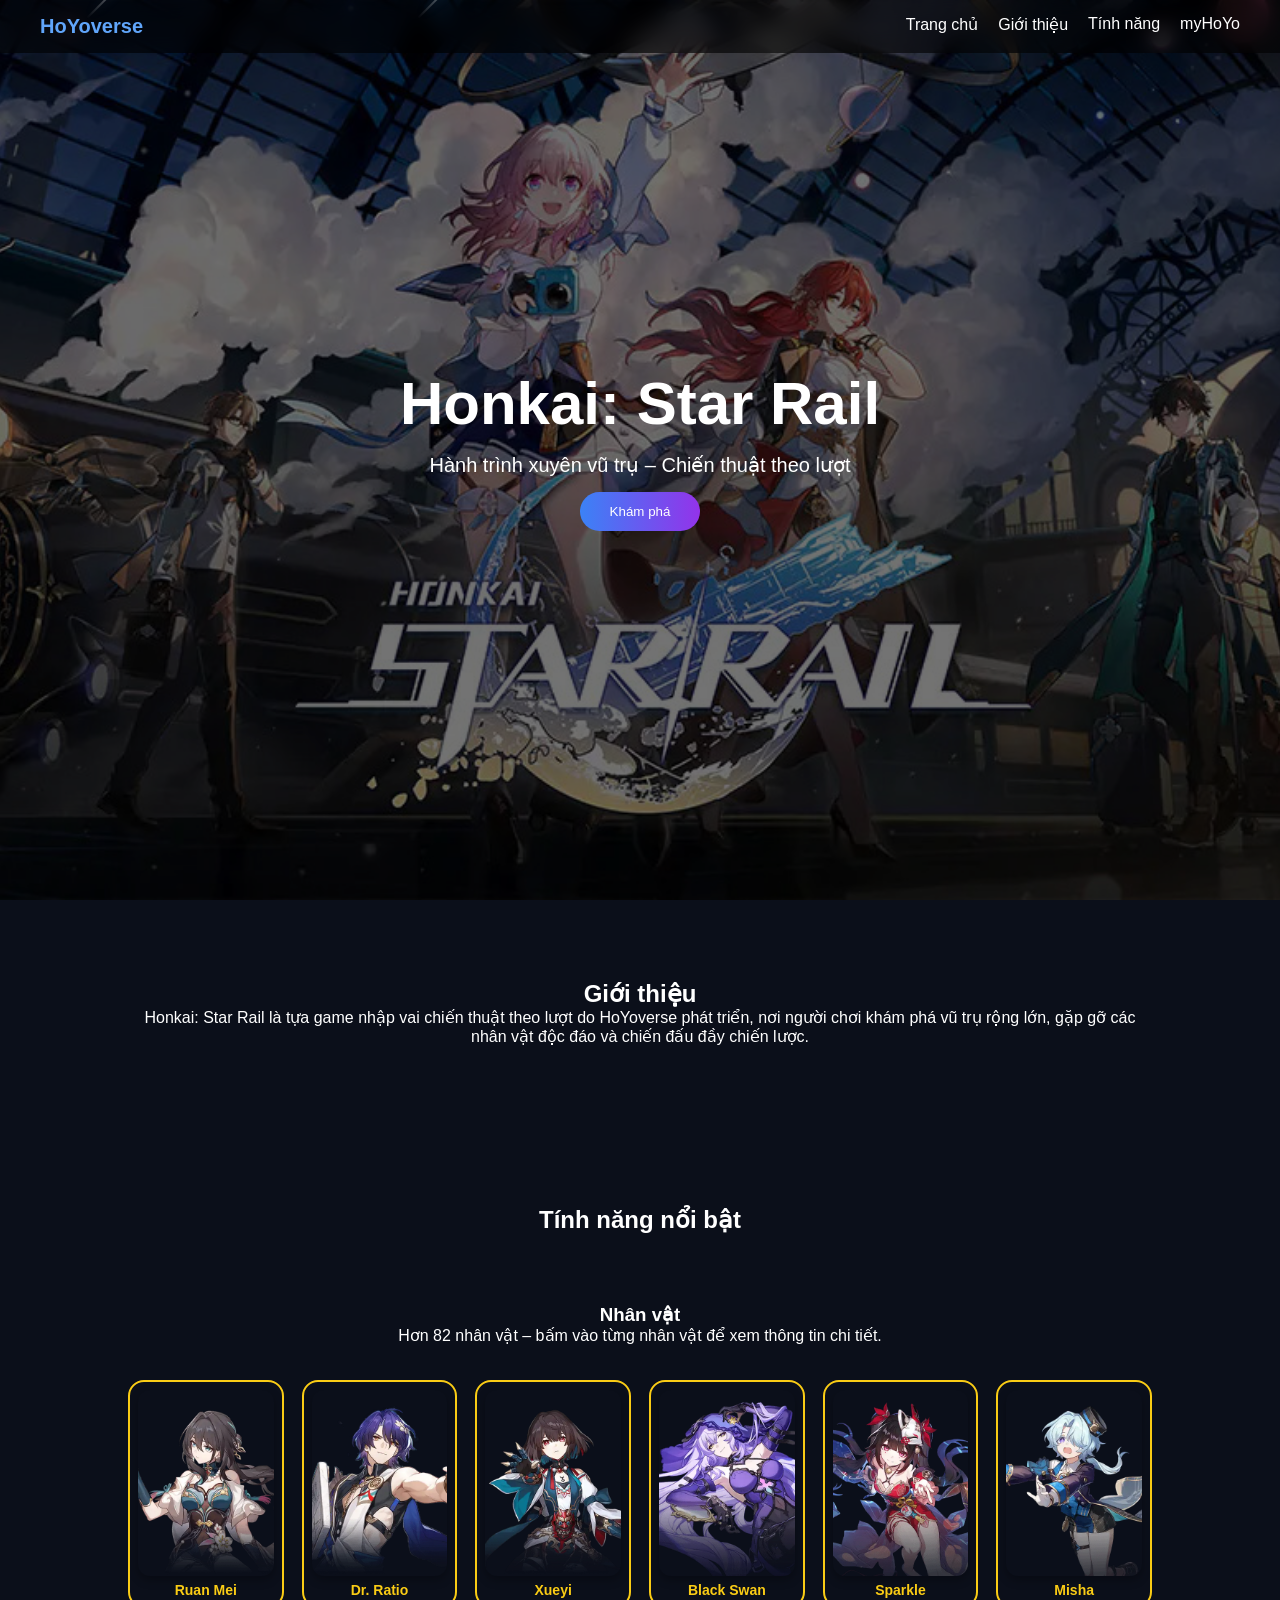
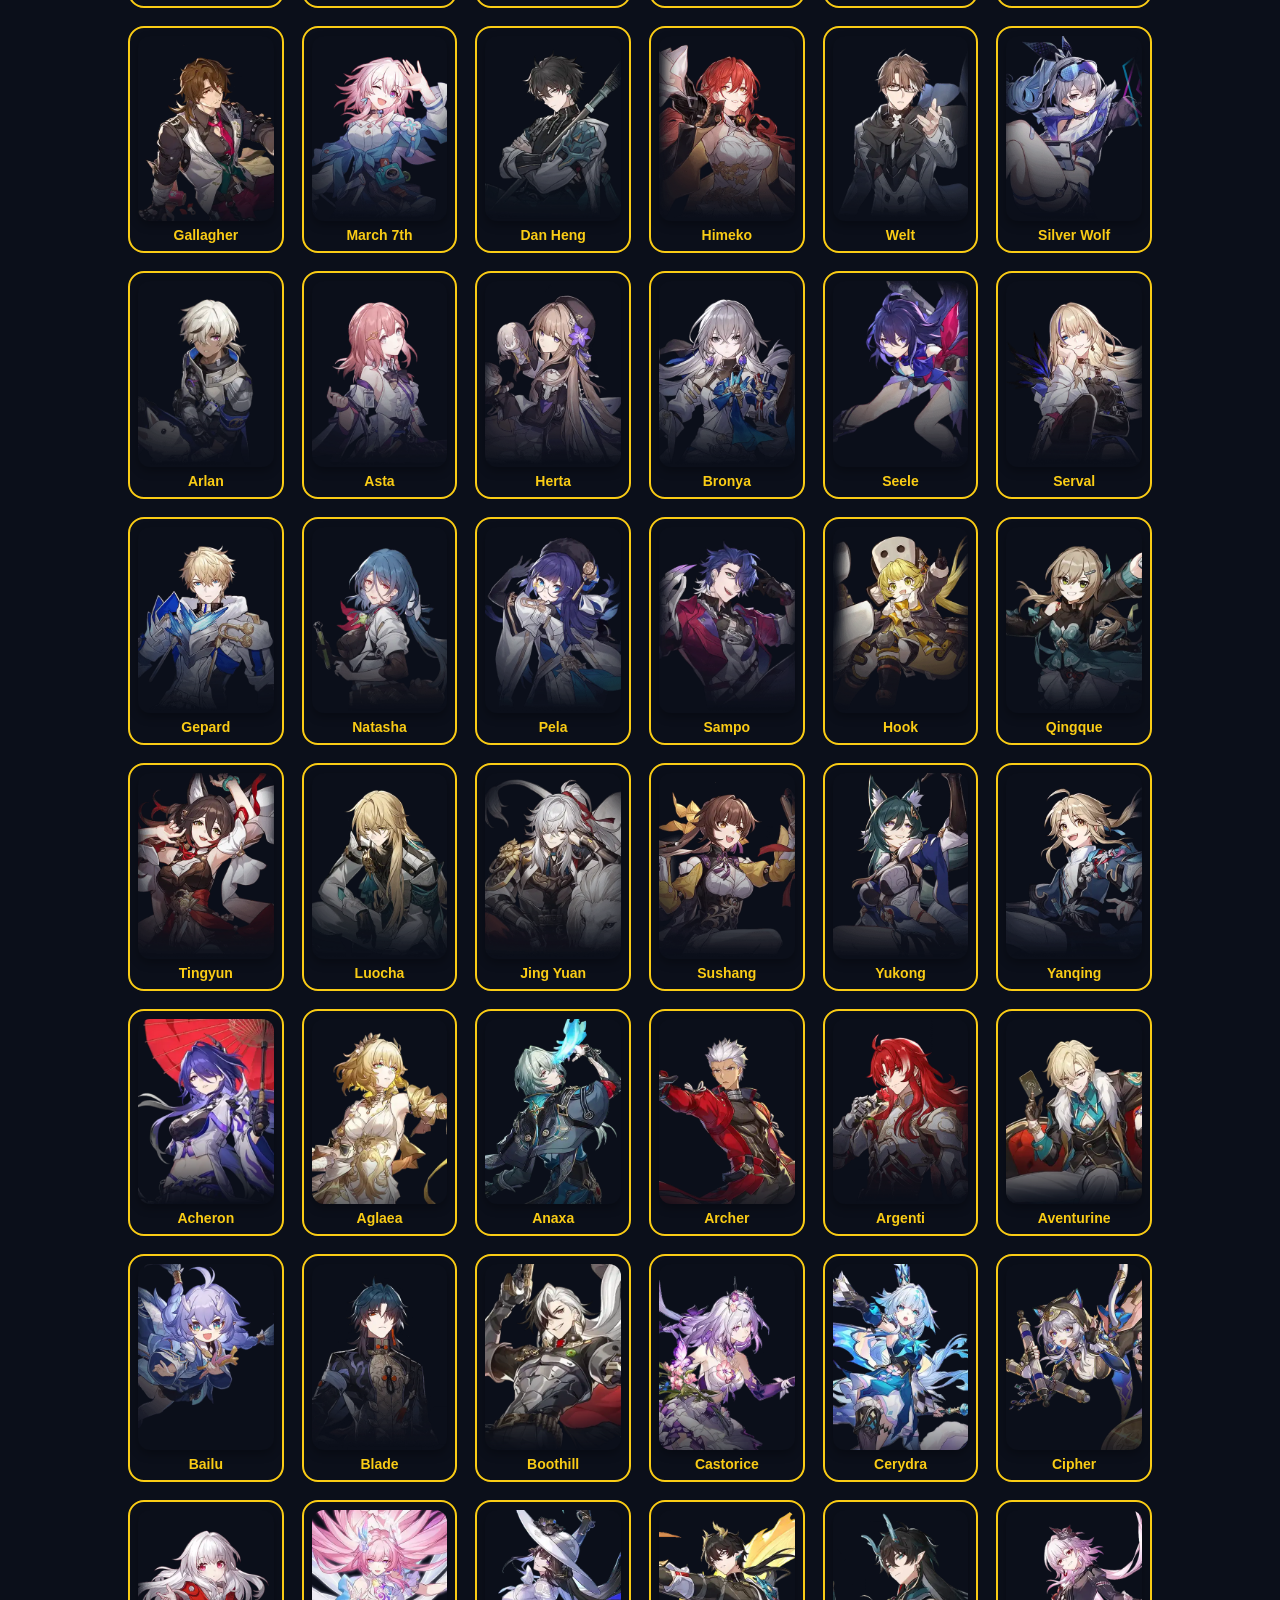
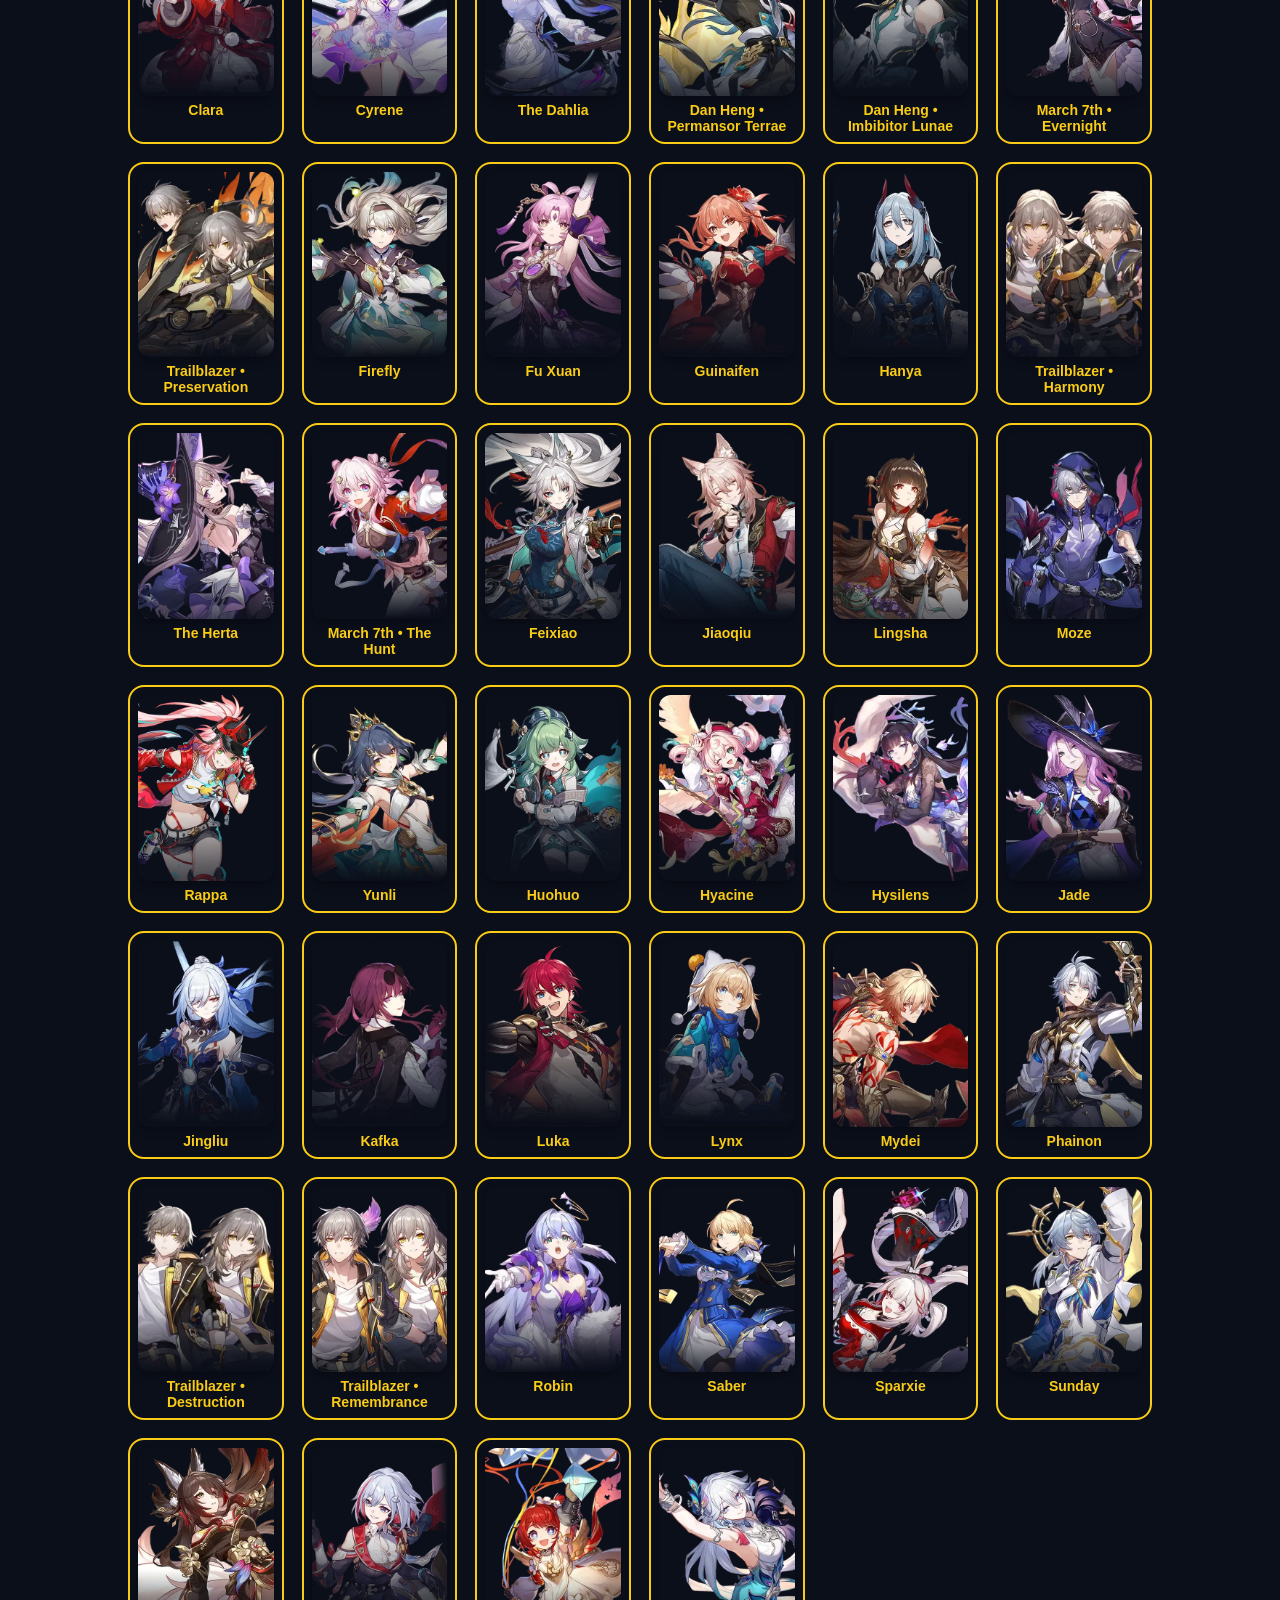
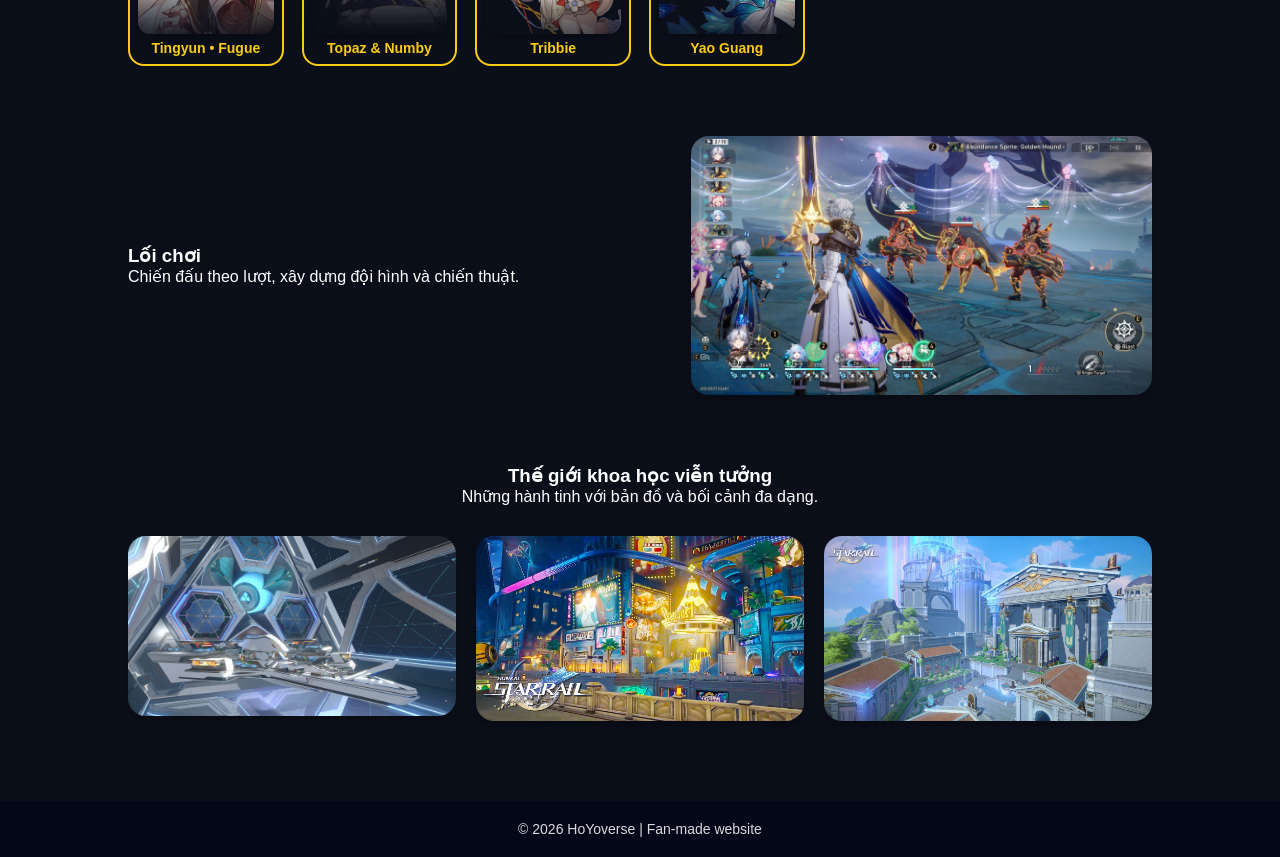
==== index.html @ c3a18fcf "Update index.html" ====
<!DOCTYPE html>
<html lang="vi">
<head>
    <meta charset="UTF-8">
    <title>Honkai: Star Rail | HoYoverse</title>
    <link rel="stylesheet" href="style.css">
      <style>
    /* Hover */
    a:hover, button:hover {
      transform: scale(1.05);
      color: #ffdd57;
      transition: transform 0.2s ease, color 0.2s ease;
    }
    
    /* Fade in */
    .fade-in {
      opacity: 0;
      animation: fadeIn 1s ease forwards;
    }
    
    @keyframes fadeIn {
      to { opacity: 1; }
    }
    
    /* Reveal khi scroll */
    .reveal {
      opacity: 0;
      transform: translateY(20px);
      transition: opacity 0.6s ease, transform 0.6s ease;
    }
    .reveal.visible {
      opacity: 1;
      transform: translateY(0);
    }
    
    /* Bóng đổ */
    img {
      box-shadow: 0 4px 10px rgba(0,0,0,0.3);
      transition: box-shadow 0.3s ease;
    }
    img:hover {
      box-shadow: 0 8px 20px rgba(0,0,0,0.5);
    }
</style>
</head>
<body>

<nav class="navbar">
    <div class="logo">HoYoverse</div>
    <ul>
        <li><a href="#home">Trang chủ</a></li>
        <li><a href="#intro">Giới thiệu</a></li>
        <li><a href="#features">Tính năng</a></li>
        <li><a href="https://www.hoyoverse.com" target="_blank">myHoYo</a></li>
    </ul>
</nav>


<section class="hero" id="home">
    <div class="overlay">
        <h1>Honkai: Star Rail</h1>
        <p>Hành trình xuyên vũ trụ – Chiến thuật theo lượt</p>
        <button onclick="scrollToIntro()">Khám phá</button>
    </div>
</section>


<section class="intro" id="intro">
    <h2>Giới thiệu</h2>
    <p>
        Honkai: Star Rail là tựa game nhập vai chiến thuật theo lượt
        do HoYoverse phát triển, nơi người chơi khám phá vũ trụ rộng lớn,
        gặp gỡ các nhân vật độc đáo và chiến đấu đầy chiến lược.
    </p>
</section>


<section class="features" id="features">
    <h2>Tính năng nổi bật</h2>

    <div class="feature-block">
        <h3>Nhân vật</h3>
        <p>Hơn 82 nhân vật – bấm vào từng nhân vật để xem thông tin chi tiết.</p>

        <div class="character-grid">
            
        <a href="character.html?id=ruan-mei">
    <img src="anh/characters/ruan-mei.webp">
    <span>Ruan Mei</span>              
</a>
<a href="character.html?id=dr-ratio">
    <img src="anh/characters/dr-ratio.webp">
    <span>Dr. Ratio</span>              
</a>       
<a href="character.html?id=xueyi">
    <img src="anh/characters/xueyi.webp">
    <span>Xueyi</span>              
</a>       
<a href="character.html?id=black-swan">
    <img src="anh/characters/black-swan.webp">
    <span>Black Swan</span>              
</a>       
<a href="character.html?id=sparkle">
    <img src="anh/characters/sparkle.webp">
    <span>Sparkle</span>              
</a>       
<a href="character.html?id=misha">
    <img src="anh/characters/misha.webp">
    <span>Misha</span>              
</a>       
<a href="character.html?id=gallagher">
    <img src="anh/characters/gallagher.webp">
    <span>Gallagher</span>              
</a>       
<a href="character.html?id=march-7th">
    <img src="anh/characters/march-7th.webp">
    <span>March 7th</span>              
</a>       
<a href="character.html?id=dan-heng">
    <img src="anh/characters/dan-heng.webp">
    <span>Dan Heng</span>              
</a>

<a href="character.html?id=himeko">
    <img src="anh/characters/himeko.webp">
    <span>Himeko</span>              
</a>
<a href="character.html?id=welt">
    <img src="anh/characters/welt.webp">
    <span>Welt</span>              
</a>       
<a href="character.html?id=silver-wolf">
    <img src="anh/characters/silver-wolf.webp">
    <span>Silver Wolf</span>              
</a>       
<a href="character.html?id=arlan">
    <img src="anh/characters/arlan.webp">
    <span>Arlan</span>              
</a>       
<a href="character.html?id=asta">
    <img src="anh/characters/asta.webp">
    <span>Asta</span>              
</a>       
<a href="character.html?id=herta">
    <img src="anh/characters/herta.webp">
    <span>Herta</span>              
</a>       
<a href="character.html?id=bronya">
    <img src="anh/characters/bronya.webp">
    <span>Bronya</span>              
</a>       
<a href="character.html?id=seele">
    <img src="anh/characters/seele.webp">
    <span>Seele</span>              
</a>       
<a href="character.html?id=serval">
    <img src="anh/characters/serval.webp">
    <span>Serval</span>              
</a>       

<a href="character.html?id=gepard">
    <img src="anh/characters/gepard.webp">
    <span>Gepard</span>              
</a>  
<a href="character.html?id=natasha">
    <img src="anh/characters/natasha.webp">
    <span>Natasha</span>              
</a>
<a href="character.html?id=pela">
    <img src="anh/characters/pela.webp">
    <span>Pela</span>              
</a>       
<a href="character.html?id=sampo">
    <img src="anh/characters/sampo.webp">
    <span>Sampo</span>              
</a>       
<a href="character.html?id=hook">
    <img src="anh/characters/hook.webp">
    <span>Hook</span>              
</a>       
<a href="character.html?id=qingque">
    <img src="anh/characters/qingque.webp">
    <span>Qingque</span>              
</a>       
<a href="character.html?id=tingyun">
    <img src="anh/characters/tingyun.webp">
    <span>Tingyun</span>              
</a>       
<a href="character.html?id=luocha">
    <img src="anh/characters/luocha.webp">
    <span>Luocha</span>              
</a>       
<a href="character.html?id=jing-yuan">
    <img src="anh/characters/jing-yuan.webp">
    <span>Jing Yuan</span>              
</a>       

<a href="character.html?id=sushang">
    <img src="anh/characters/sushang.webp">
    <span>Sushang</span>              
</a>
<a href="character.html?id=yukong">
    <img src="anh/characters/yukong.webp">
    <span>Yukong</span>              
</a>              
<a href="character.html?id=yanqing">
    <img src="anh/characters/yanqing.webp">
    <span>Yanqing</span>              
</a>  
<a href="character.html?id=acheron">
    <img src="anh/characters/acheron.webp">
    <span>Acheron</span>              
</a>
<a href="character.html?id=aglaea">
    <img src="anh/characters/aglaea.webp">
    <span>Aglaea</span>              
</a>       
<a href="character.html?id=anaxa">
    <img src="anh/characters/anaxa.webp">
    <span>Anaxa</span>              
</a>       
<a href="character.html?id=archer">
    <img src="anh/characters/archer.webp">
    <span>Archer</span>              
</a>       
<a href="character.html?id=argenti">
    <img src="anh/characters/argenti.webp">
    <span>Argenti</span>              
</a>       
<a href="character.html?id=aventurine">
    <img src="anh/characters/aventurine.webp">
    <span>Aventurine</span>              
</a>       

<a href="character.html?id=bailu">
    <img src="anh/characters/bailu.webp">
    <span>Bailu</span>              
</a>       
<a href="character.html?id=blade">
    <img src="anh/characters/blade.webp">
    <span>Blade</span>              
</a>       
<a href="character.html?id=boothill">
    <img src="anh/characters/boothill.webp">
    <span>Boothill</span>              
</a>       
<a href="character.html?id=castorice">
    <img src="anh/characters/castorice.webp">
    <span>Castorice</span>              
</a>       
<a href="character.html?id=cerydra">
    <img src="anh/characters/cerydra.webp">
    <span>Cerydra</span>              
</a>       
<a href="character.html?id=cipher">
    <img src="anh/characters/cipher.webp">
    <span>Cipher</span>              
</a>       
<a href="character.html?id=clara">
    <img src="anh/characters/clara.webp">
    <span>Clara</span>              
</a>       
<a href="character.html?id=cyrene">
    <img src="anh/characters/cyrene.webp">
    <span>Cyrene</span>              
</a>       
<a href="character.html?id=the-dahlia">
    <img src="anh/characters/the-dahlia.webp">
    <span>The Dahlia</span>              
</a>

<a href="character.html?id=dan-heng-terrae">
    <img src="anh/characters/dan-heng-terrae.webp">
    <span>Dan Heng • Permansor Terrae</span>              
</a> 
<a href="character.html?id=dan-heng-il">
    <img src="anh/characters/dan-heng-il.webp">
    <span>Dan Heng • Imbibitor Lunae</span>              
</a>        
<a href="character.html?id=march-7th-evernight">
    <img src="anh/characters/march-7th-evernight.webp">
    <span>March 7th • Evernight</span>              
</a>       
<a href="character.html?id=trailblazer-preservation">
    <img src="anh/characters/trailblazer-preservation.webp">
    <span>Trailblazer • Preservation</span>              
</a>       
<a href="character.html?id=firefly">
    <img src="anh/characters/firefly.webp">
    <span>Firefly</span>              
</a>  
<a href="character.html?id=fu-xuan">
    <img src="anh/characters/fu-xuan.webp">
    <span>Fu Xuan</span>              
</a>
<a href="character.html?id=guinaifen">
    <img src="anh/characters/guinaifen.webp">
    <span>Guinaifen</span>              
</a>       
<a href="character.html?id=hanya">
    <img src="anh/characters/hanya.webp">
    <span>Hanya</span>              
</a>       
<a href="character.html?id=trailblazer-harmony">
    <img src="anh/characters/trailblazer-harmony.webp">
    <span>Trailblazer • Harmony</span>              
</a>       

<a href="character.html?id=the-herta">
    <img src="anh/characters/the-herta.webp">
    <span>The Herta</span>              
</a>       
<a href="character.html?id=march-7th-hunt">
    <img src="anh/characters/march-7th-hunt.webp">
    <span>March 7th • The Hunt</span>              
</a>       
<a href="character.html?id=feixiao">
    <img src="anh/characters/feixiao.webp">
    <span>Feixiao</span>              
</a>       
<a href="character.html?id=jiaoqiu">
    <img src="anh/characters/jiaoqiu.webp">
    <span>Jiaoqiu</span>              
</a>       
<a href="character.html?id=lingsha">
    <img src="anh/characters/lingsha.webp">
    <span>Lingsha</span>              
</a>       
<a href="character.html?id=moze">
    <img src="anh/characters/moze.webp">
    <span>Moze</span>              
</a>  
<a href="character.html?id=rappa">
    <img src="anh/characters/rappa.webp">
    <span>Rappa</span>              
</a>
<a href="character.html?id=yunli">
    <img src="anh/characters/yunli.webp">
    <span>Yunli</span>              
</a>       
<a href="character.html?id=huohuo">
    <img src="anh/characters/huohuo.webp">
    <span>Huohuo</span>              
</a>       

<a href="character.html?id=hyacine">
    <img src="anh/characters/hyacine.webp">
    <span>Hyacine</span>              
</a>       
<a href="character.html?id=hysilens">
    <img src="anh/characters/hysilens.webp">
    <span>Hysilens</span>              
</a>       
<a href="character.html?id=jade">
    <img src="anh/characters/jade.webp">
    <span>Jade</span>              
</a>       
<a href="character.html?id=jingliu">
    <img src="anh/characters/jingliu.webp">
    <span>Jingliu</span>              
</a>   
<a href="character.html?id=kafka">
    <img src="anh/characters/kafka.webp">
    <span>Kafka</span>              
</a> 
<a href="character.html?id=luka">
    <img src="anh/characters/luka.webp">
    <span>Luka</span>              
</a> 
<a href="character.html?id=lynx">
    <img src="anh/characters/lynx.webp">
    <span>Lynx</span>              
</a>  
<a href="character.html?id=mydei">
    <img src="anh/characters/mydei.webp">
    <span>Mydei</span>              
</a> 
<a href="character.html?id=phainon">
    <img src="anh/characters/phainon.webp">
    <span>Phainon</span>              
</a> 

<a href="character.html?id=trailblazer-destruction">
    <img src="anh/characters/trailblazer-destruction.webp">
    <span>Trailblazer • Destruction</span>              
</a> 
<a href="character.html?id=trailblazer-remembrance">
    <img src="anh/characters/trailblazer-remembrance.webp">
    <span>Trailblazer • Remembrance</span>              
</a> 
<a href="character.html?id=robin">
    <img src="anh/characters/robin.webp">
    <span>Robin</span>              
</a> 
<a href="character.html?id=saber">
    <img src="anh/characters/saber.webp">
    <span>Saber</span>              
</a> 
<a href="character.html?id=sparxie">
    <img src="anh/characters/sparxie.webp">
    <span>Sparxie</span>              
</a> 
<a href="character.html?id=sunday">
    <img src="anh/characters/sunday.webp">
    <span>Sunday</span>              
</a> 
<a href="character.html?id=tingyun-fugue">
    <img src="anh/characters/tingyun-fugue.webp">
    <span>Tingyun • Fugue</span>              
</a> 
<a href="character.html?id=topaz-numby">
    <img src="anh/characters/topaz-numby.webp">
    <span>Topaz & Numby</span>              
</a> 
<a href="character.html?id=tribbie">
    <img src="anh/characters/tribbie.webp">
    <span>Tribbie</span>      
</a> 
<a href="character.html?id=yao-guang">
    <img src="anh/characters/yao-guang.webp">
    <span>Yao Guang</span>
</a>
    </div>
    
    <div class="feature-block reverse">
        <div class="text">
            <h3>Lối chơi</h3>
            <p>Chiến đấu theo lượt, xây dựng đội hình và chiến thuật.</p>
        </div>
        <img src="anh/characters/gameplay.jpg">
    </div>

    <div class="feature-block">
        <h3>Thế giới khoa học viễn tưởng</h3>
        <p>Những hành tinh với bản đồ và bối cảnh đa dạng.</p>

        <div class="world-grid">
            <img src="anh/characters/map1.png">
            <img src="anh/characters/map2.jpg">
            <img src="anh/characters/map3.jpg">
        </div>
    </div>
</section>

<footer>
    <p>© 2026 HoYoverse | Fan-made website</p>
</footer>
<div id="meteor-layer"></div>

<script src="script.js"></script>

</body>
</html>
---- style.css ----
* {
    margin: 0;
    padding: 0;
    box-sizing: border-box;
    font-family: "Segoe UI", sans-serif;
}

body {
    background-color: #0b0f1a;
    color: white;
}

/* ================= NAVBAR ================= */
.navbar {
    position: fixed;
    top: 0;
    width: 100%;
    background: rgba(0,0,0,0.6);
    display: flex;
    justify-content: space-between;
    padding: 15px 40px;
    z-index: 100;
    backdrop-filter: blur(10px);
}

.logo {
    font-weight: bold;
    font-size: 20px;
    color: #60a5fa;
}

.navbar ul {
    list-style: none;
    display: flex;
    gap: 20px;
}

.navbar a {
    color: white;
    text-decoration: none;
    transition: 0.3s;
}

.navbar a:hover {
    color: #60a5fa;
}

/* ================= HERO ================= */
.hero {
    height: 100vh;
    background: url("anh/honkai.jpeg") center / cover no-repeat;
}

.overlay {
    height: 100%;
    background: rgba(0,0,0,0.55);
    display: flex;
    flex-direction: column;
    justify-content: center;
    align-items: center;
    text-align: center;
}

.overlay h1 {
    font-size: 60px;
    animation: fadeDown 1.5s;
}

.overlay p {
    font-size: 20px;
    margin: 15px 0;
}

.overlay button {
    padding: 12px 30px;
    border: none;
    border-radius: 30px;
    background: linear-gradient(90deg, #3b82f6, #9333ea);
    color: white;
    cursor: pointer;
    transition: 0.3s;
}

.overlay button:hover {
    transform: scale(1.1);
}

/* ================= SECTIONS ================= */
.intro,
.features {
    padding: 80px 10%;
    text-align: center;
    position: relative;
    overflow: hidden;
}
#meteor-layer {
  position: fixed;
  inset: 0;
  pointer-events: none;
  overflow: hidden;
  z-index: 20;
}

.meteor {
  position: absolute;
  top: -60px;
  width: 2px;
  height: 100px;
  background: linear-gradient(
    to bottom,
    rgba(180,200,255,0.9),
    rgba(180,200,255,0)
  );
  filter: drop-shadow(0 0 6px rgba(120,160,255,0.8));
  transform: rotate(45deg);
  animation: fall linear forwards;
}

@keyframes fall {
  to {
    transform: translate(-700px, 900px) rotate(45deg);
    opacity: 0;
  }
}
/* ================= NHÂN VẬT ================= */
.character-grid {
    display: grid;
    grid-template-columns: repeat(auto-fill, minmax(140px, 1fr));
    gap: 18px;
    margin-top: 35px;
}

.character-grid a {
    text-decoration: none;
    color: #facc15;
    border: 2px solid #facc15;
    border-radius: 16px;
    padding: 8px;
    background: transparent;
    transition: transform 0.35s ease, box-shadow 0.35s ease;
    animation: glow 2.5s ease-in-out infinite alternate;
}

.character-grid img {
    width: 100%;
    border-radius: 12px;
    display: block;
}

.character-grid span {
    display: block;
    margin-top: 6px;
    font-size: 14px;
    font-weight: 600;
}

.character-grid a:hover {
    transform: translateY(-6px) scale(1.04);
    box-shadow: 0 0 18px rgba(250,204,21,0.7);
}

@keyframes glow {
    from {
        box-shadow: 0 0 6px rgba(250,204,21,0.35);
    }
    to {
        box-shadow: 0 0 14px rgba(250,204,21,0.8);
    }
}

/* ================= LỐI CHƠI ================= */
.feature-block {
    margin-top: 70px;
}

.feature-block.reverse {
    display: flex;
    gap: 40px;
    align-items: center;
    text-align: left;
}

.feature-block.reverse img {
    width: 45%;
    border-radius: 18px;
}

.feature-block.reverse .text {
    width: 55%;
}

/* ================= THẾ GIỚI ================= */
.world-grid {
    display: grid;
    grid-template-columns: repeat(auto-fit, minmax(240px, 1fr));
    gap: 20px;
    margin-top: 30px;
}

.world-grid img {
    width: 100%;
    border-radius: 18px;
}

/* ================= FOOTER ================= */
footer {
    background: #020617;
    padding: 20px;
    text-align: center;
    font-size: 14px;
    opacity: 0.85;
}

/* ================= ANIMATION ================= */
@keyframes fadeDown {
    from {
        opacity: 0;
        transform: translateY(-40px);
    }
    to {
        opacity: 1;
        transform: translateY(0);
    }
}
#meteor-layer {
  position: fixed;
  top: 0;
  left: 0;
  width: 100%;
  height: 100%;
  pointer-events: none;
  overflow: hidden;
  z-index: 999;
}

.meteor {
  position: absolute;
  top: -50px;
  width: 2px;
  height: 80px;
  background: linear-gradient(white, rgba(255,255,255,0));
  animation: fall linear infinite;
  opacity: 0.8;
}

@keyframes fall {
  0% {
    transform: translate(0, 0) rotate(45deg);
  }
  100% {
    transform: translate(-600px, 800px) rotate(45deg);
  }
}
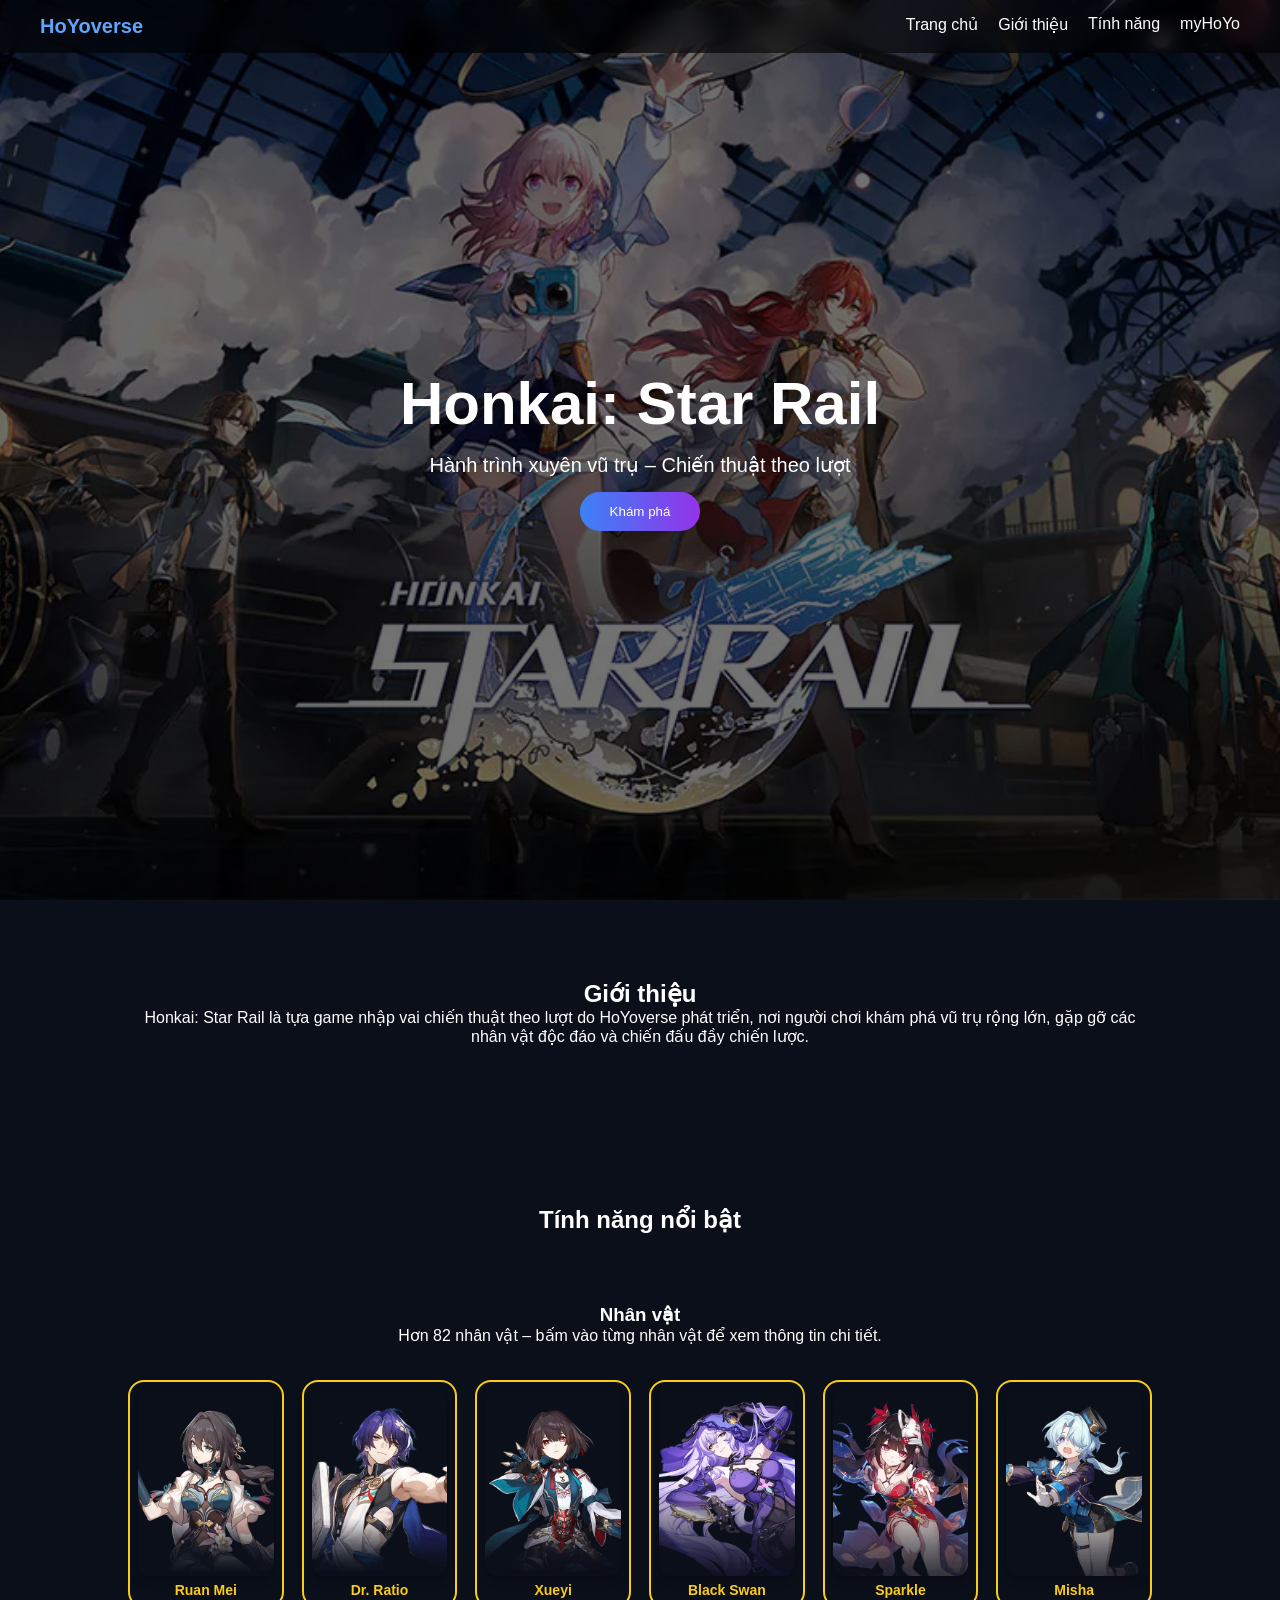
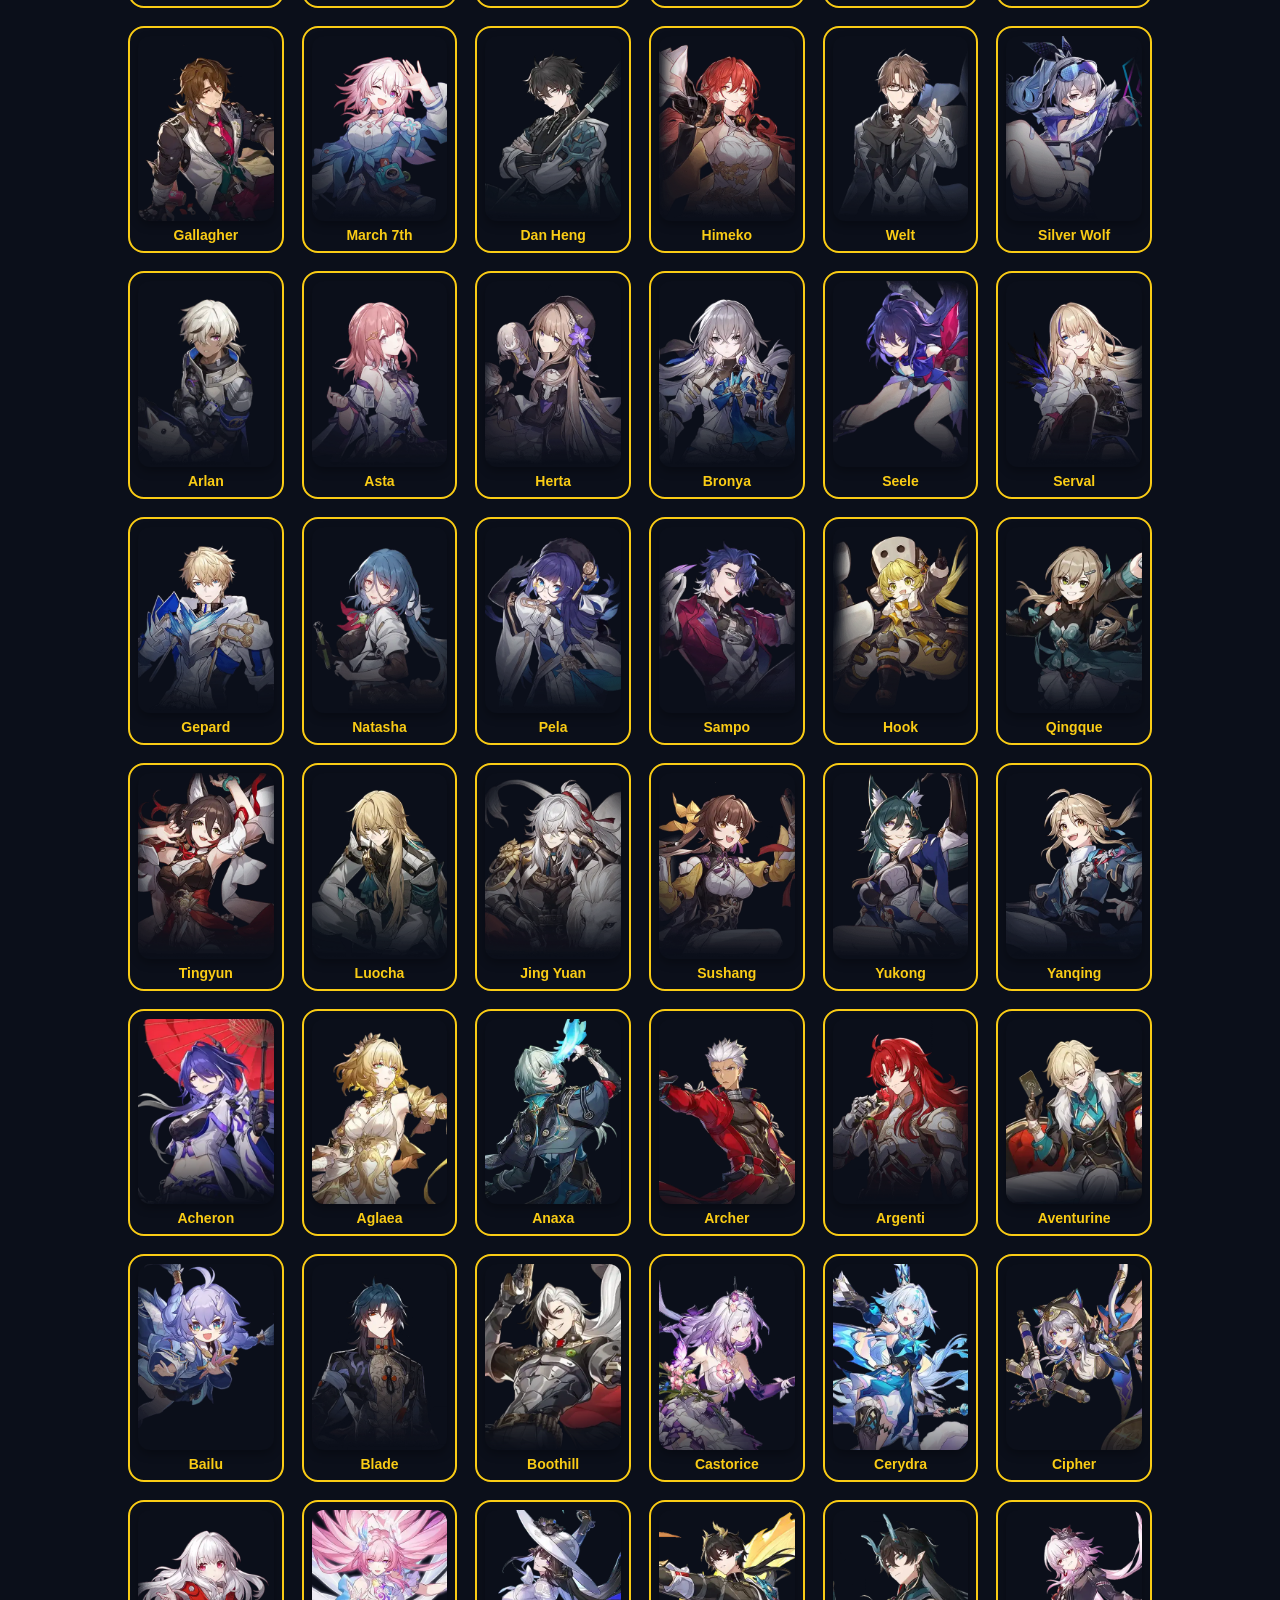
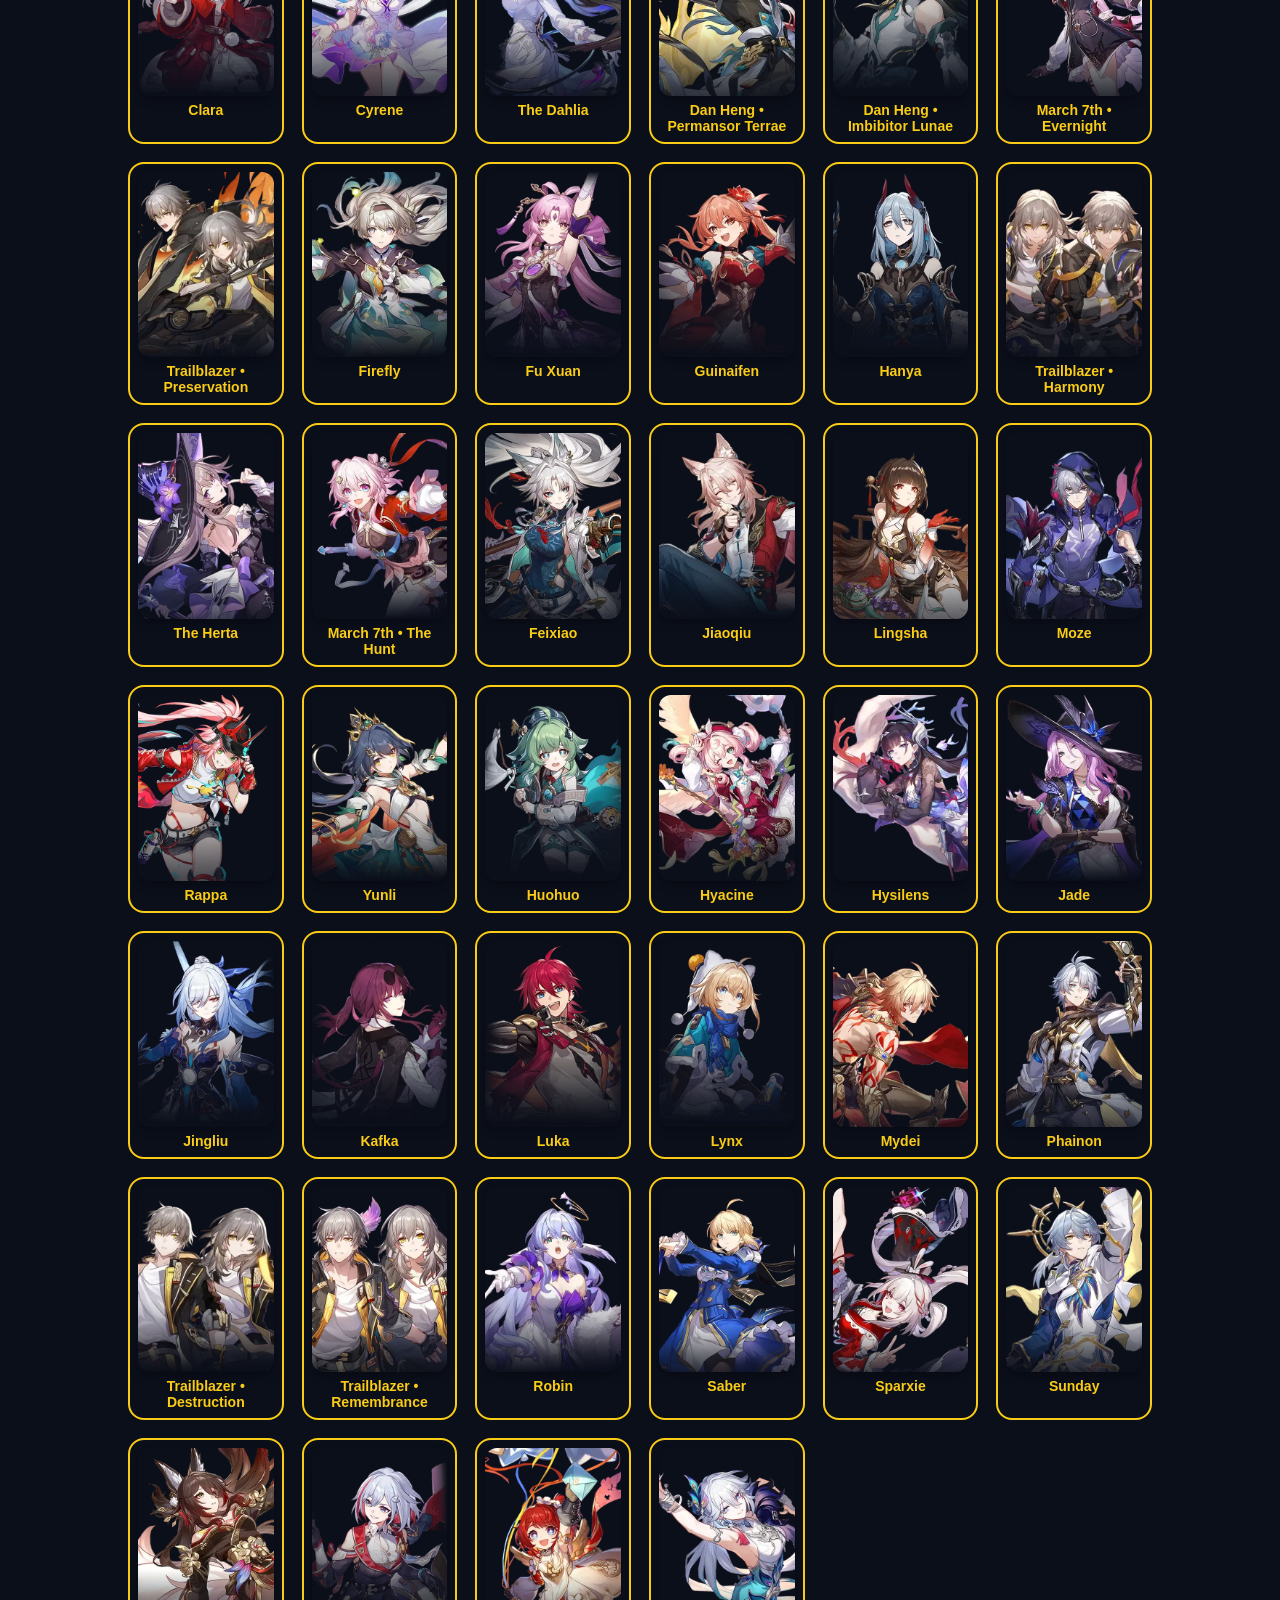
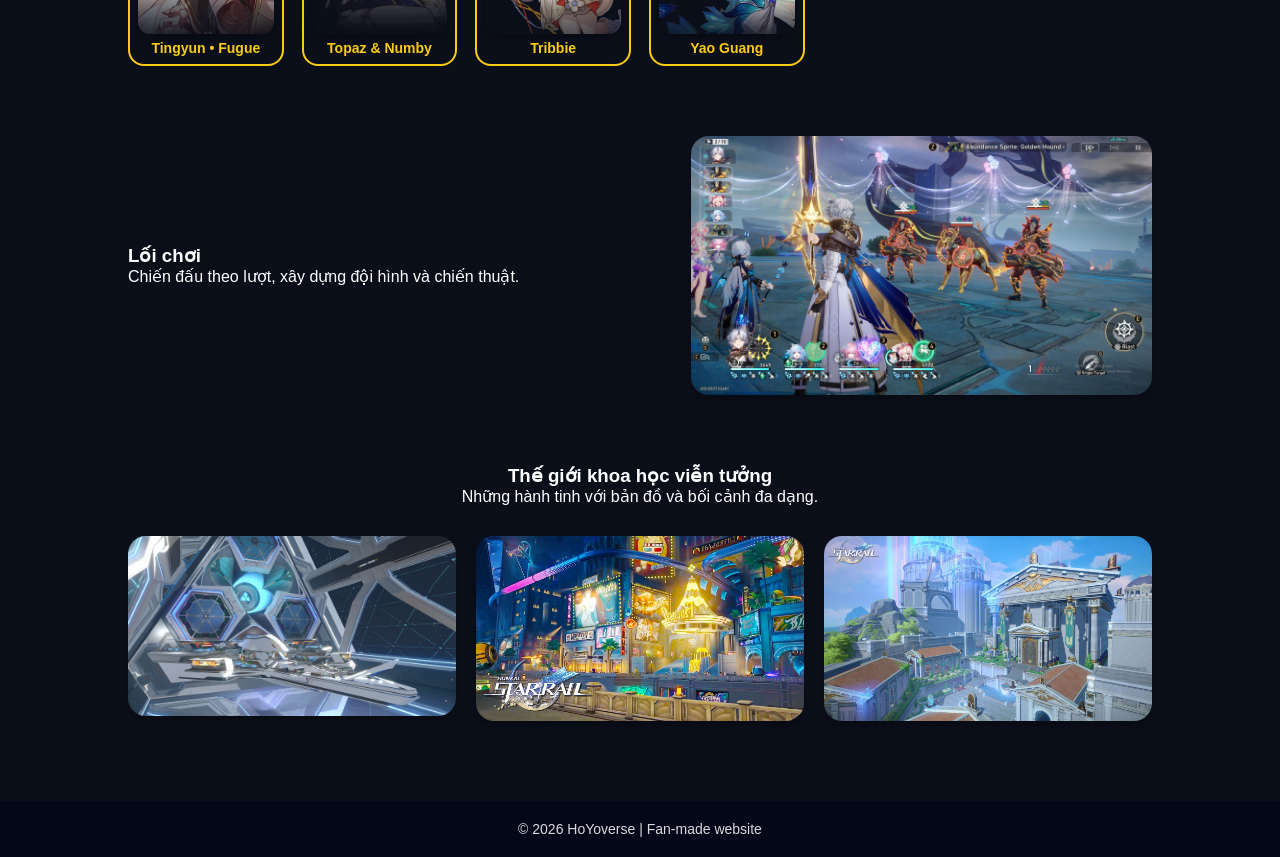
==== commit 7bfba50e: "Update index.html" ====
--- a/index.html
+++ b/index.html
@@ -65,7 +65,7 @@
 </section>
 
 
-<section class="intro" id="intro">
+<section class="intro reveal" id="intro">
     <h2>Giới thiệu</h2>
     <p>
         Honkai: Star Rail là tựa game nhập vai chiến thuật theo lượt
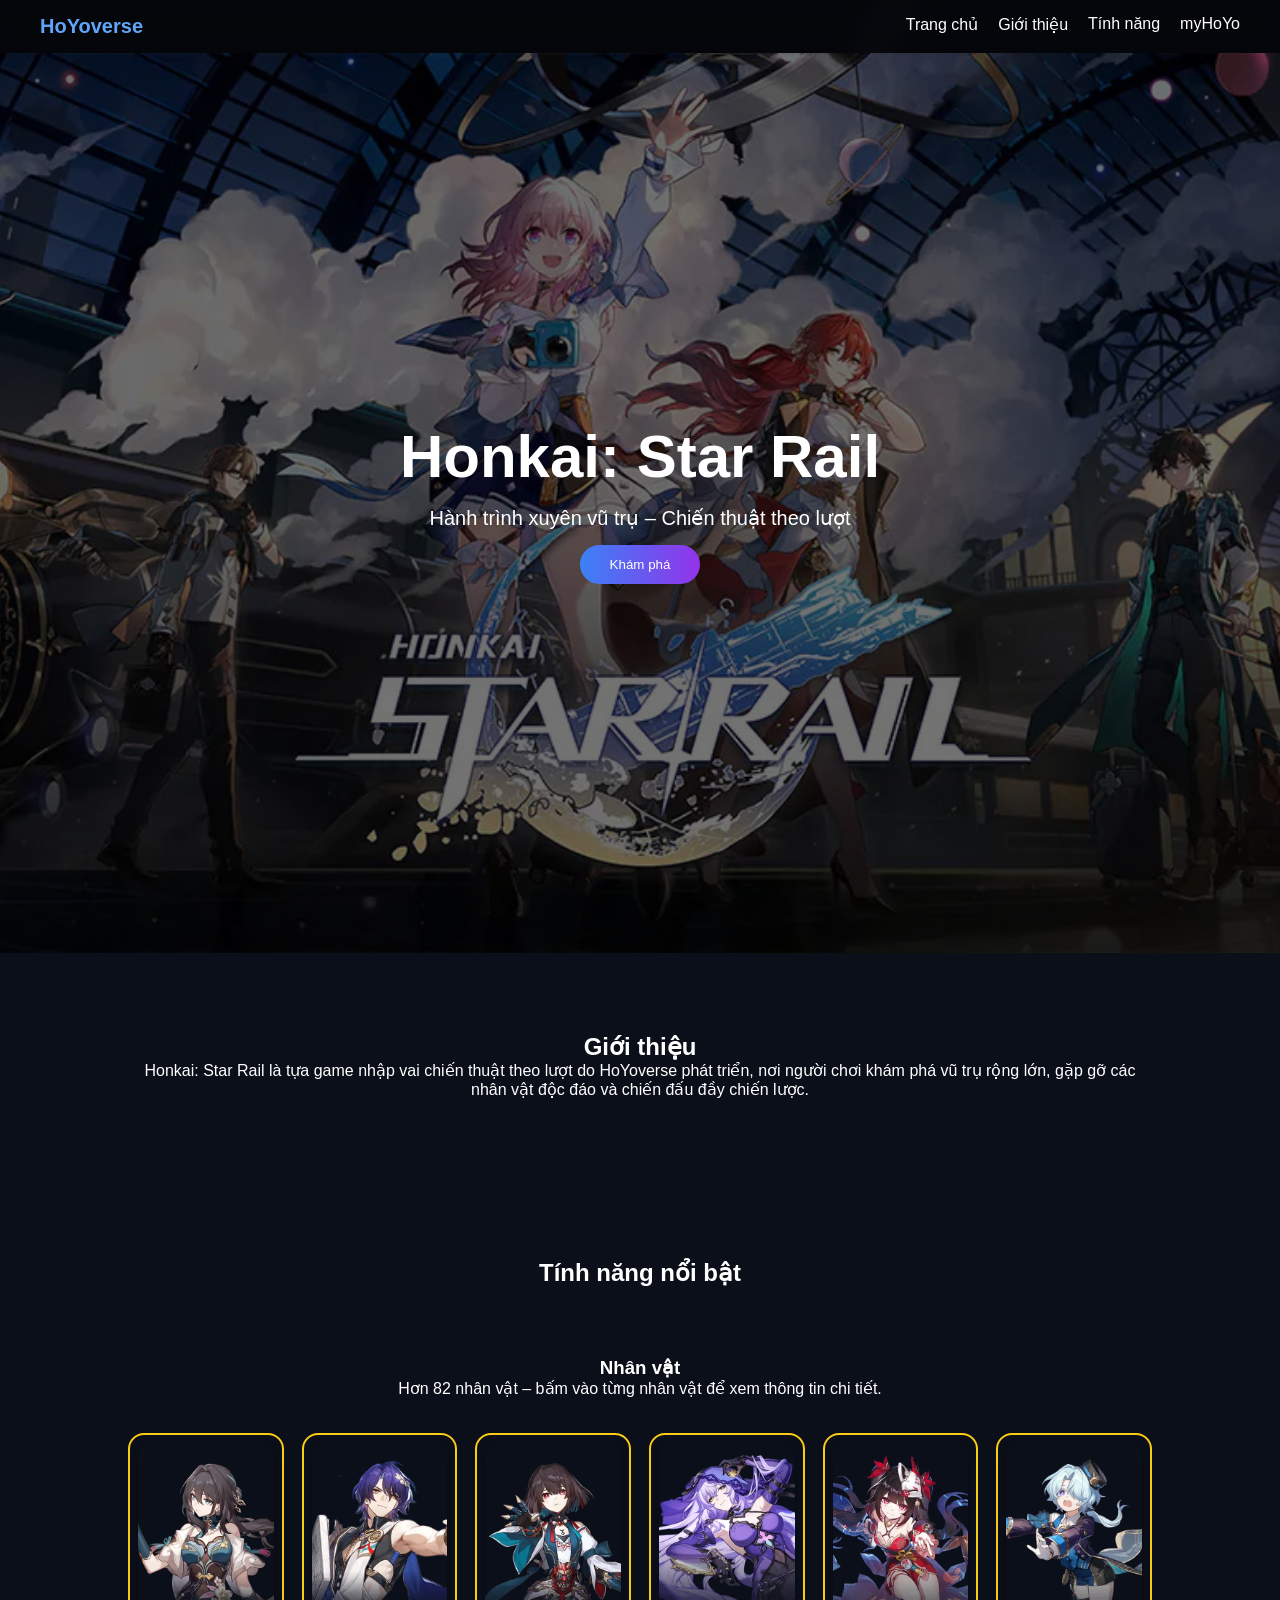
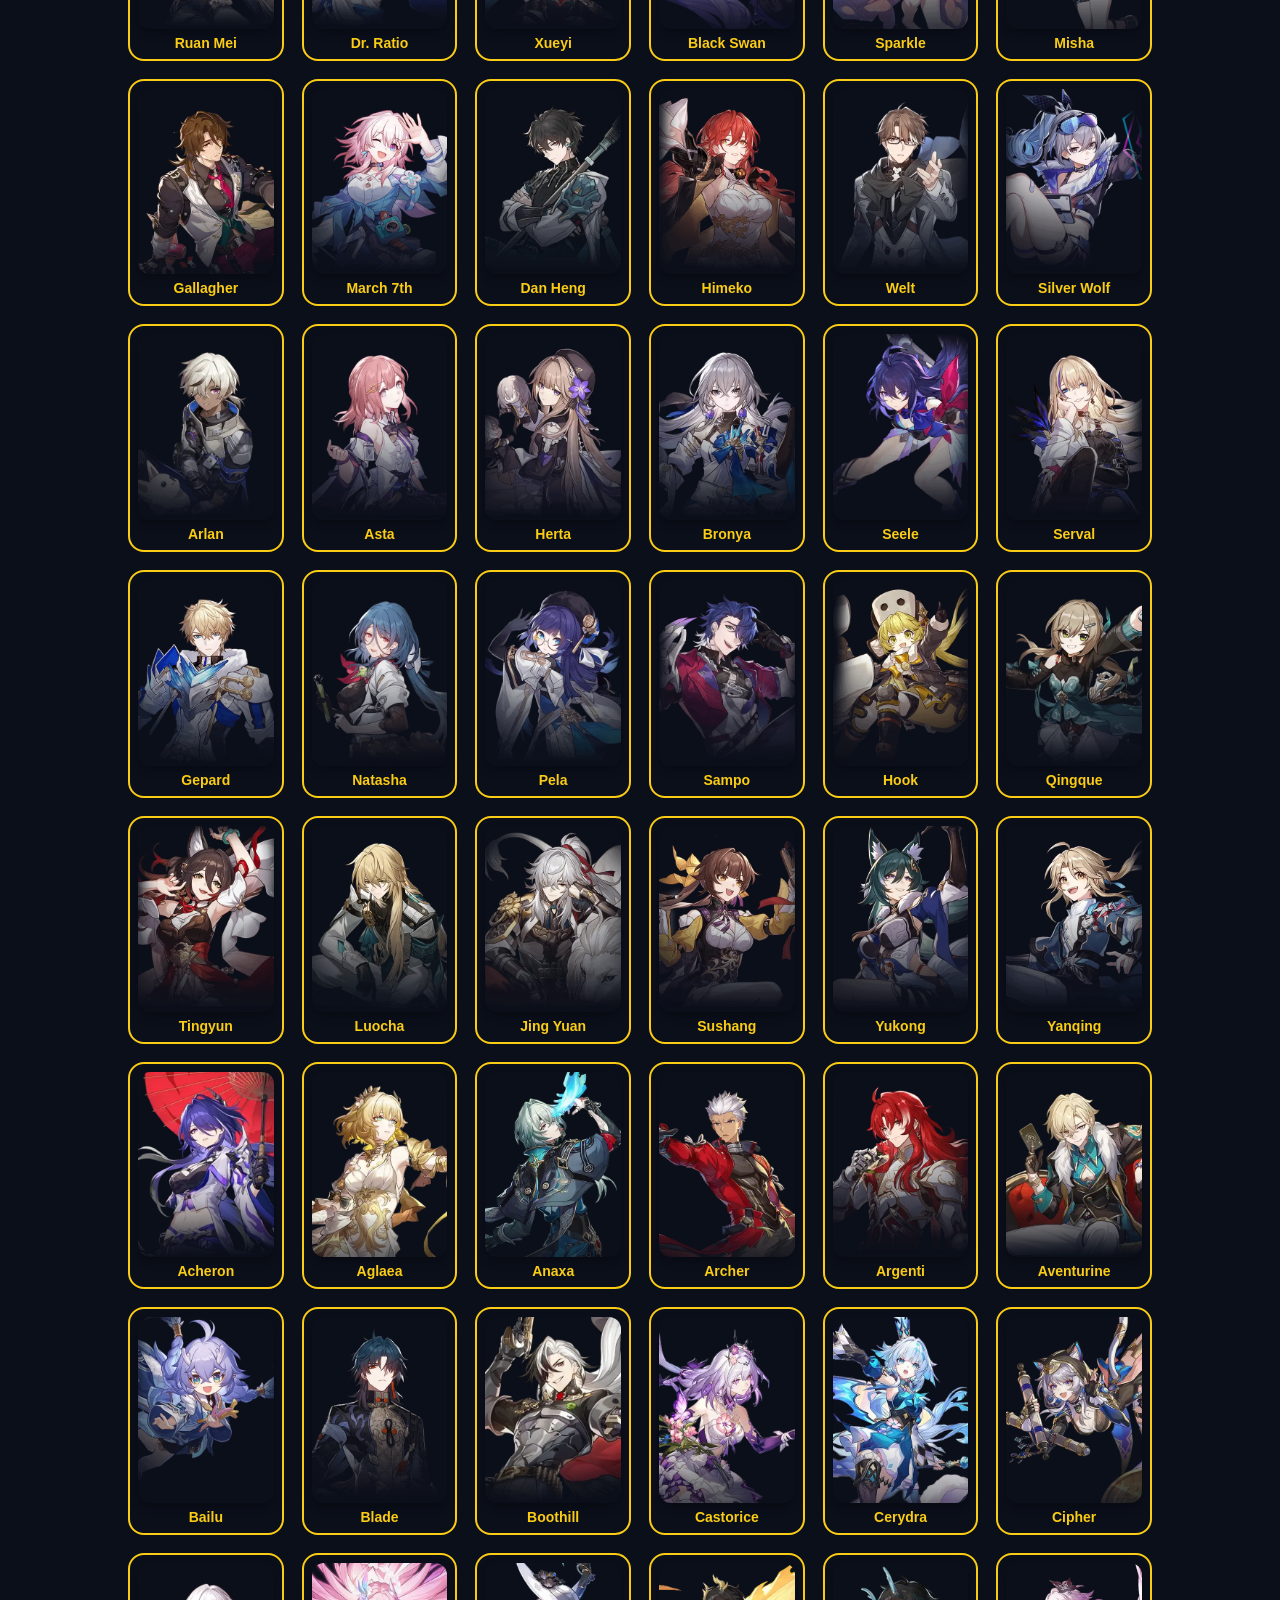
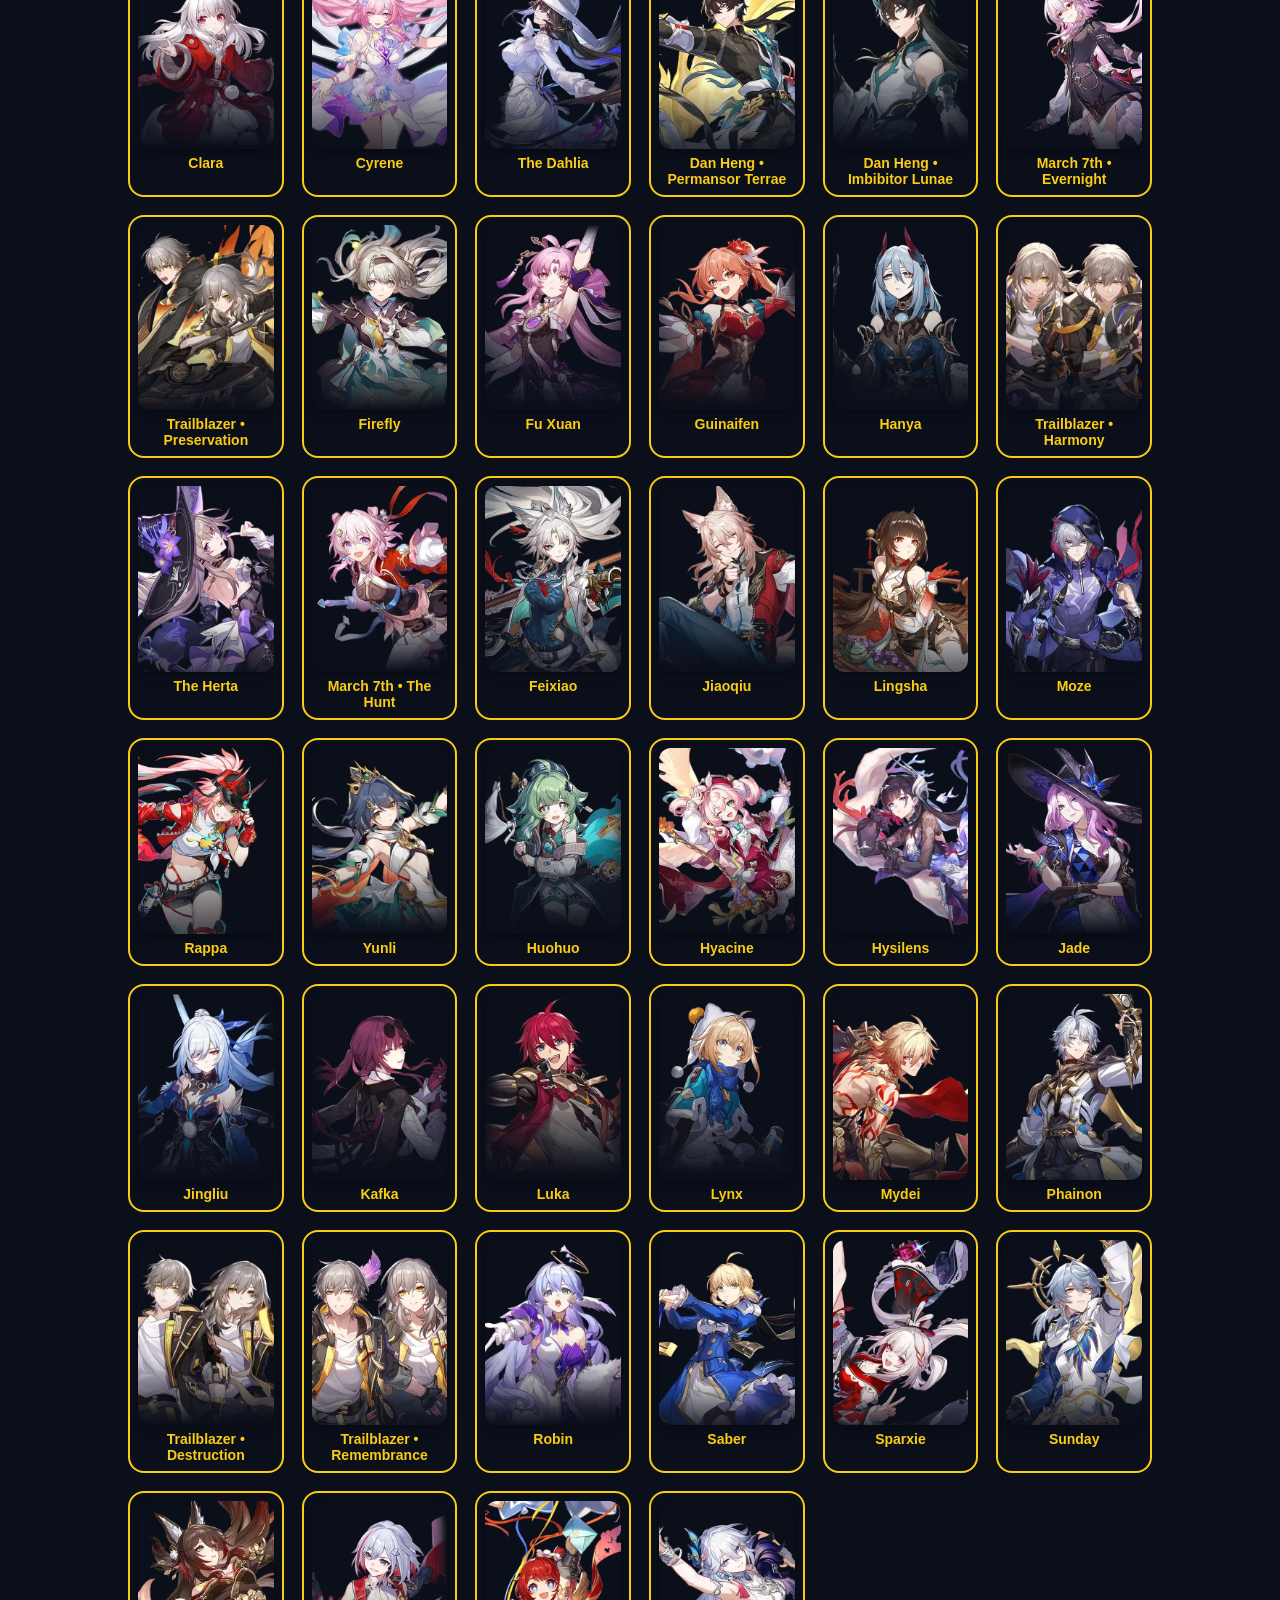
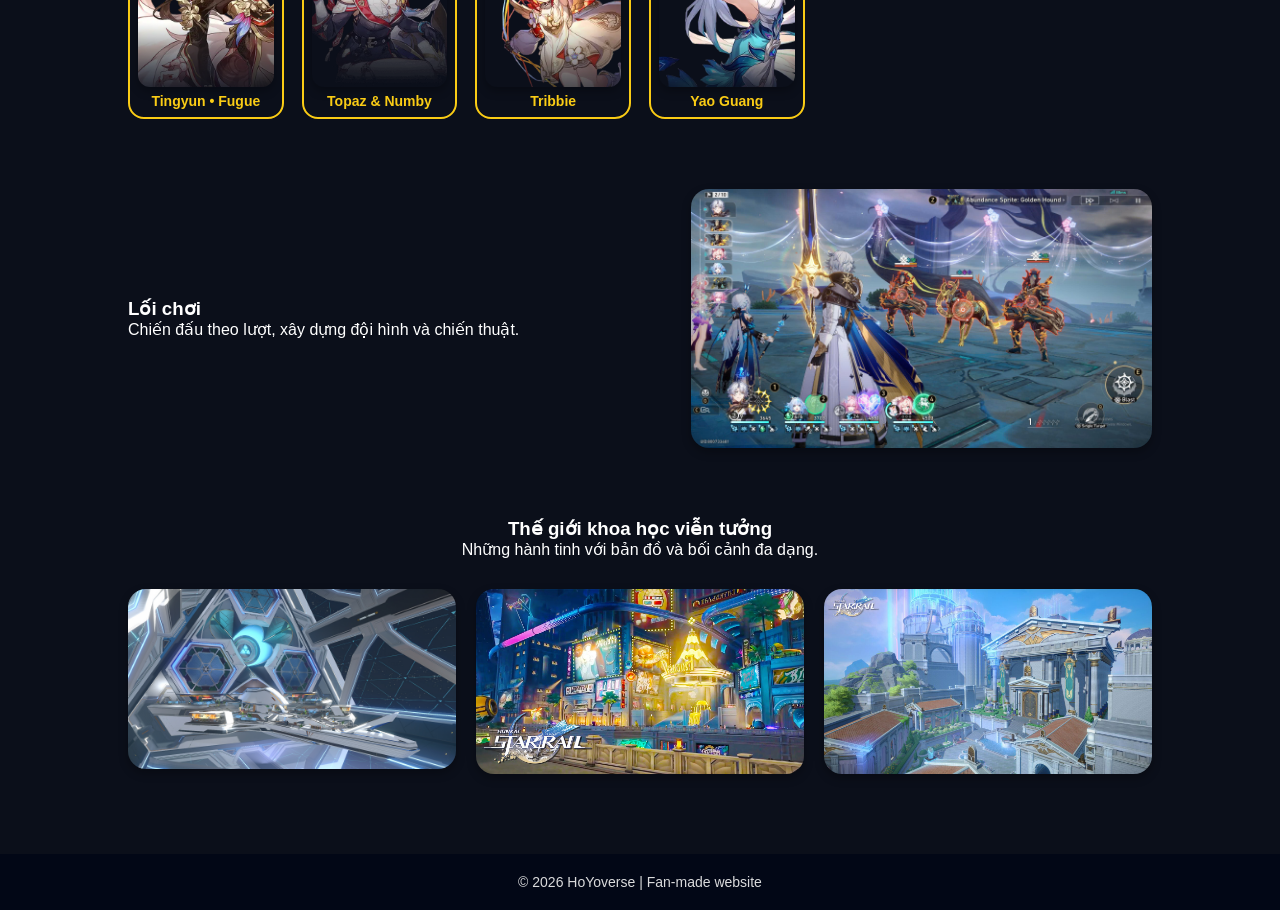
==== commit d241a268: "Update index.html" ====
--- a/index.html
+++ b/index.html
@@ -445,6 +445,7 @@
 <footer>
     <p>© 2026 HoYoverse | Fan-made website</p>
 </footer>
+<body>
 <div id="meteor-layer"></div>
 
 <script src="script.js"></script>
--- a/style.css
+++ b/style.css
@@ -250,4 +250,32 @@
   100% {
     transform: translate(-600px, 800px) rotate(45deg);
   }
+}
+#meteor-layer {
+  position: fixed;
+  inset: 0;
+  pointer-events: none;
+  z-index: 0;
+  background-image: repeating-linear-gradient(
+    120deg,
+    transparent 0%,
+    transparent 48%,
+    rgba(255,255,255,0.3) 50%,
+    transparent 52%
+  );
+  animation: meteorMove 20s linear infinite;
+  opacity: 0.15;
+}
+
+@keyframes meteorMove {
+  from {
+    transform: translate(-30%, -30%);
+  }
+  to {
+    transform: translate(30%, 30%);
+  }
+}
+body > *:not(#meteor-layer) {
+  position: relative;
+  z-index: 1;
 }
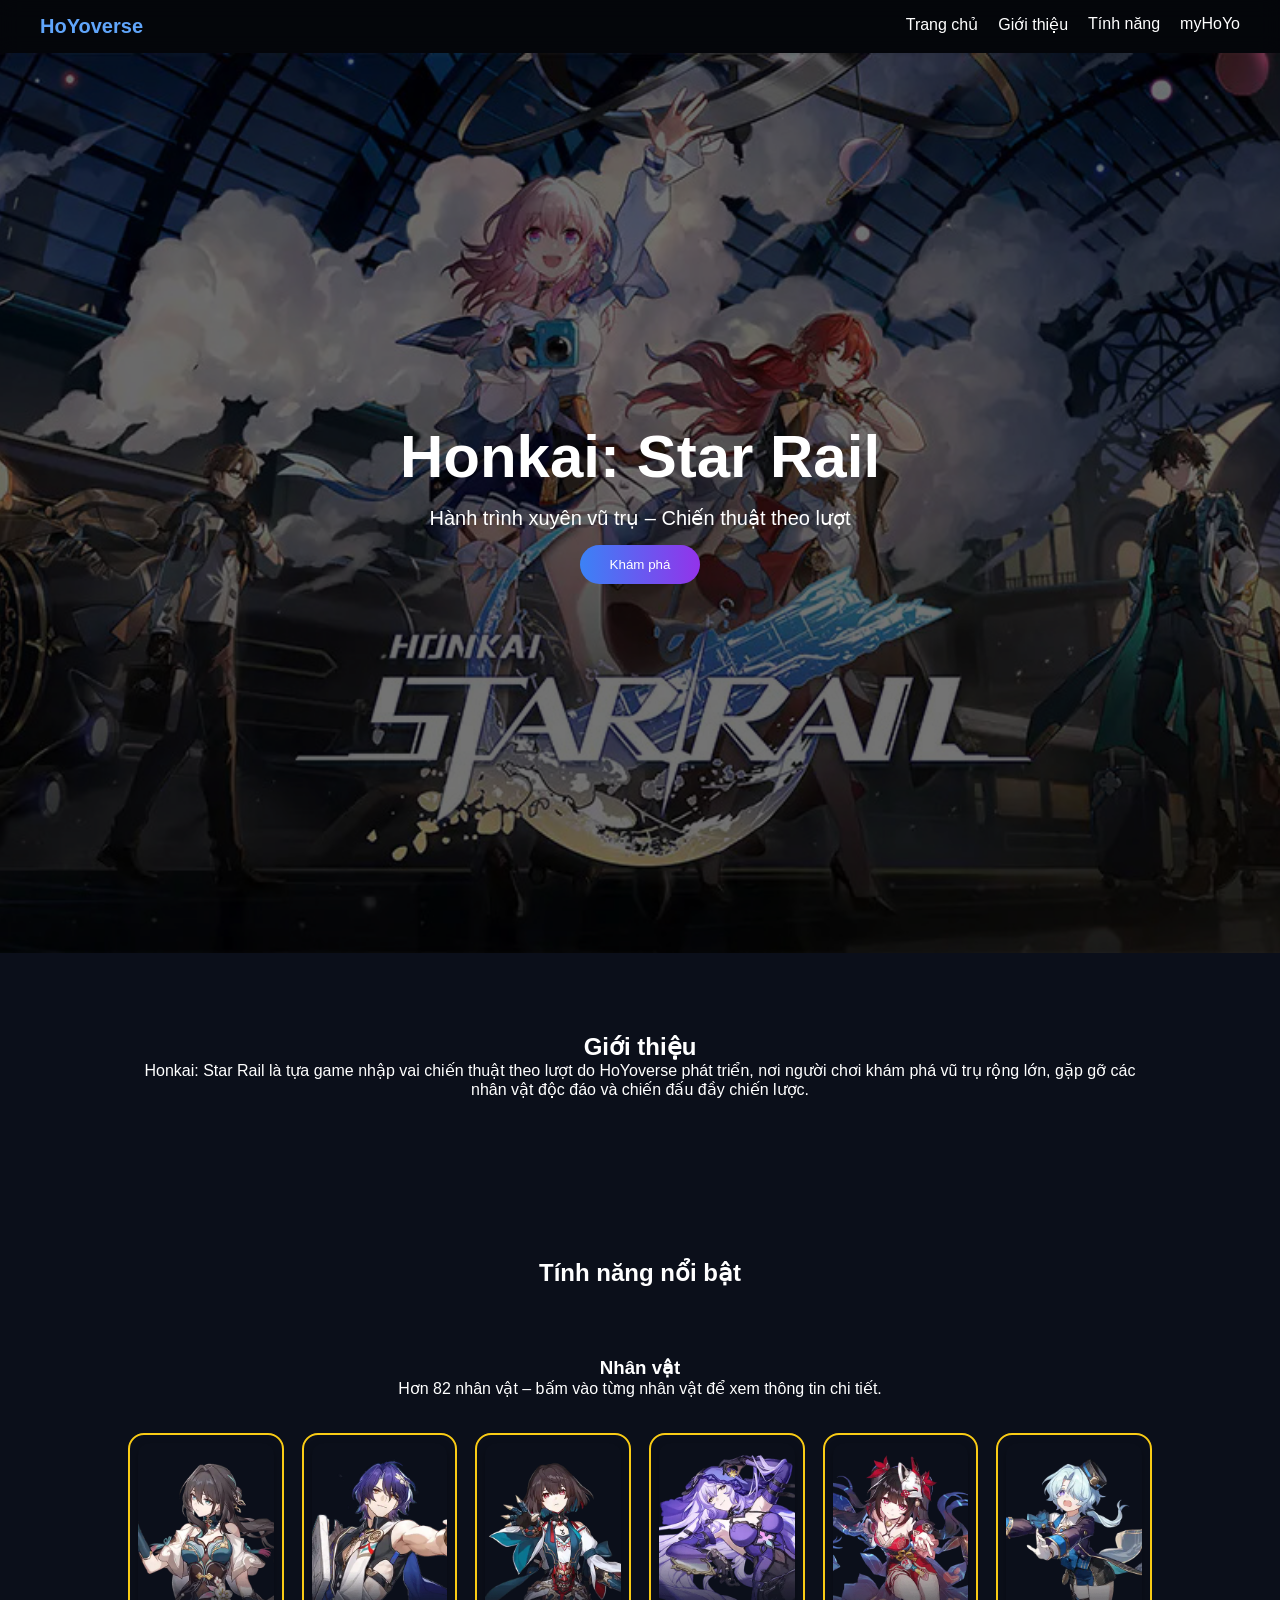
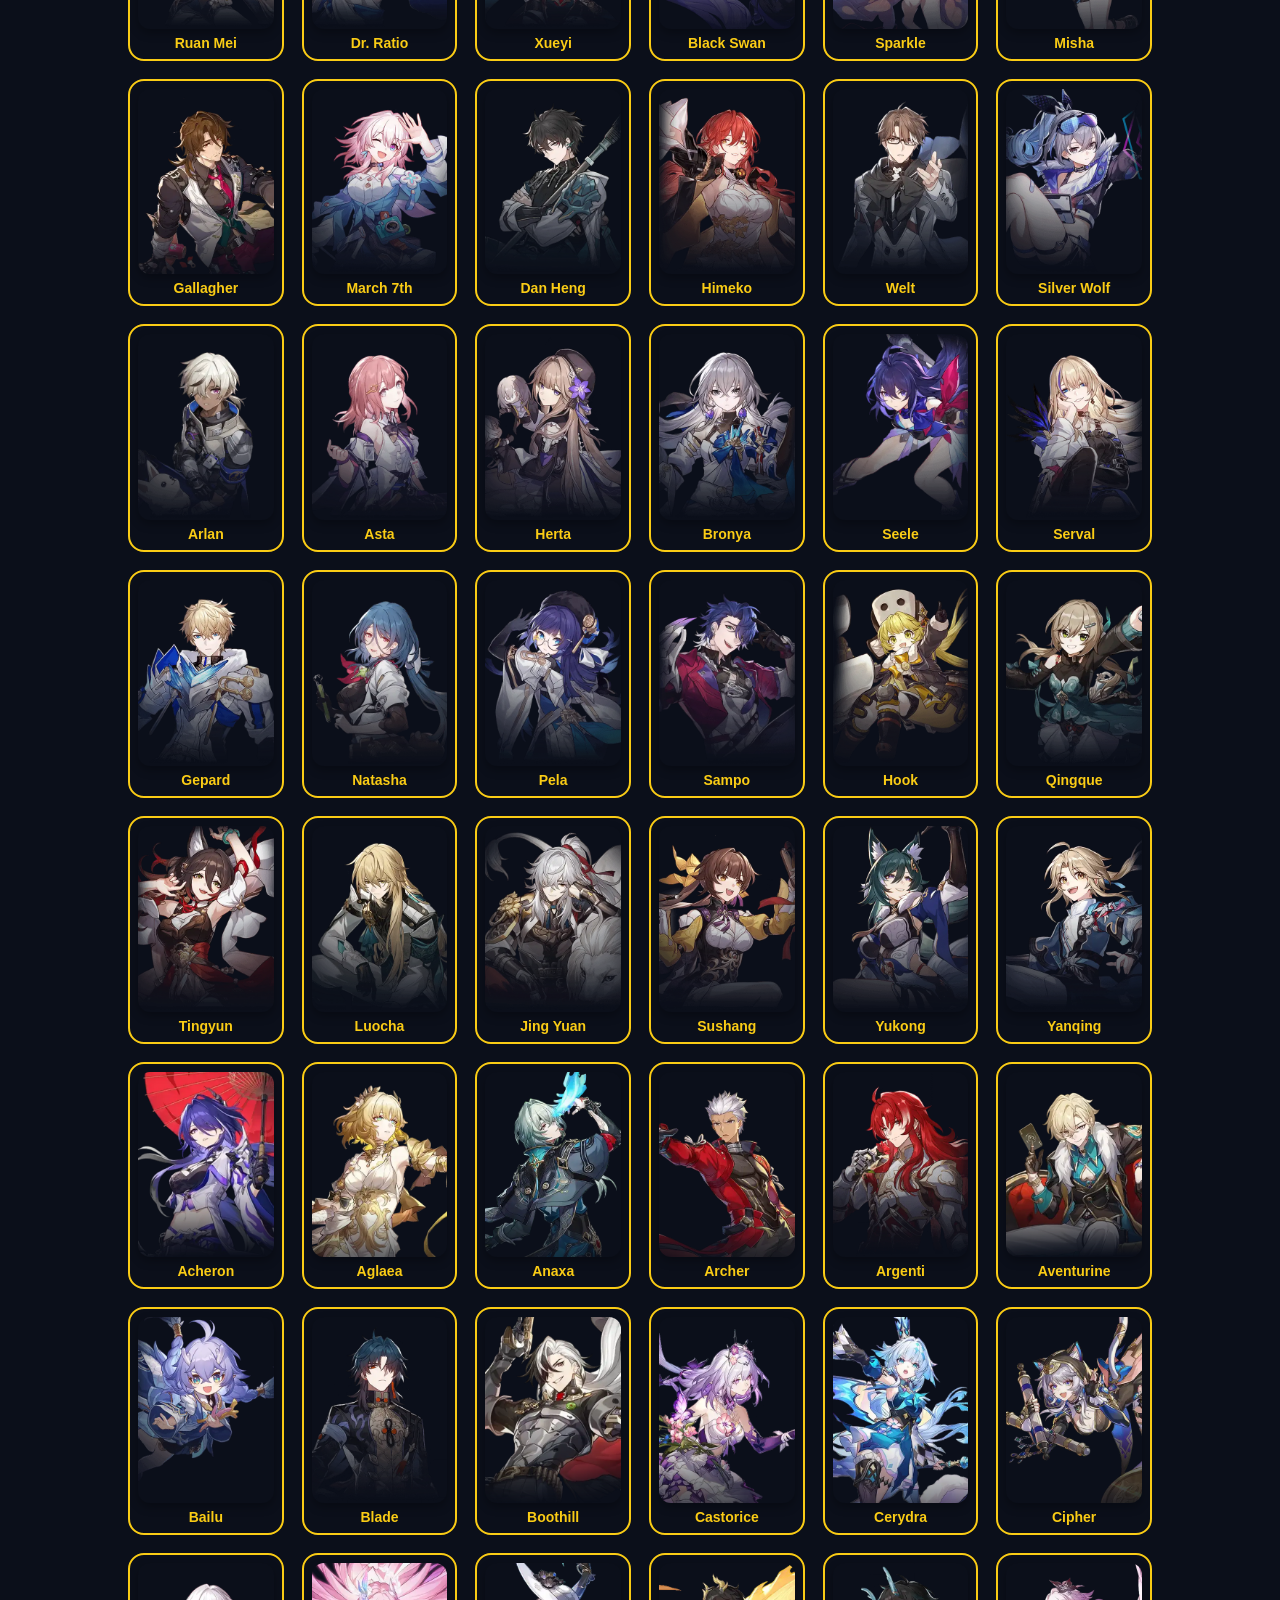
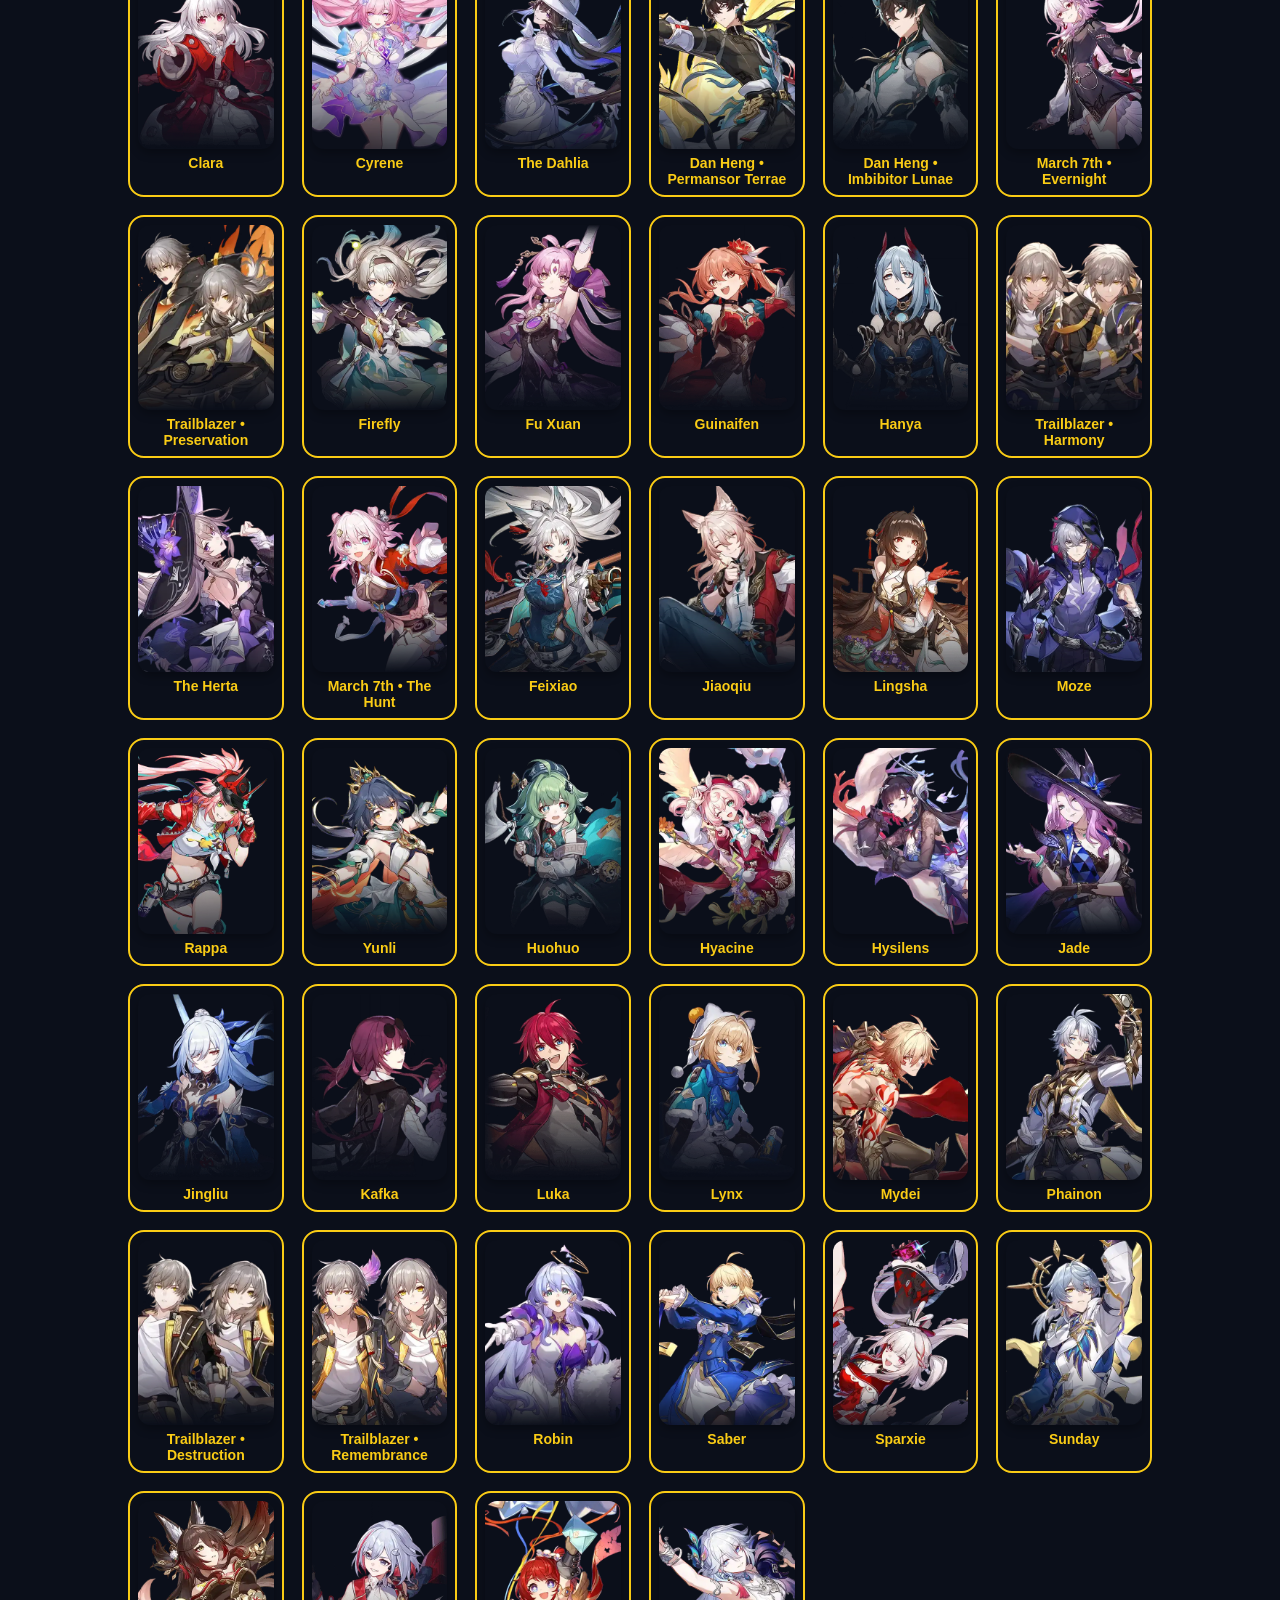
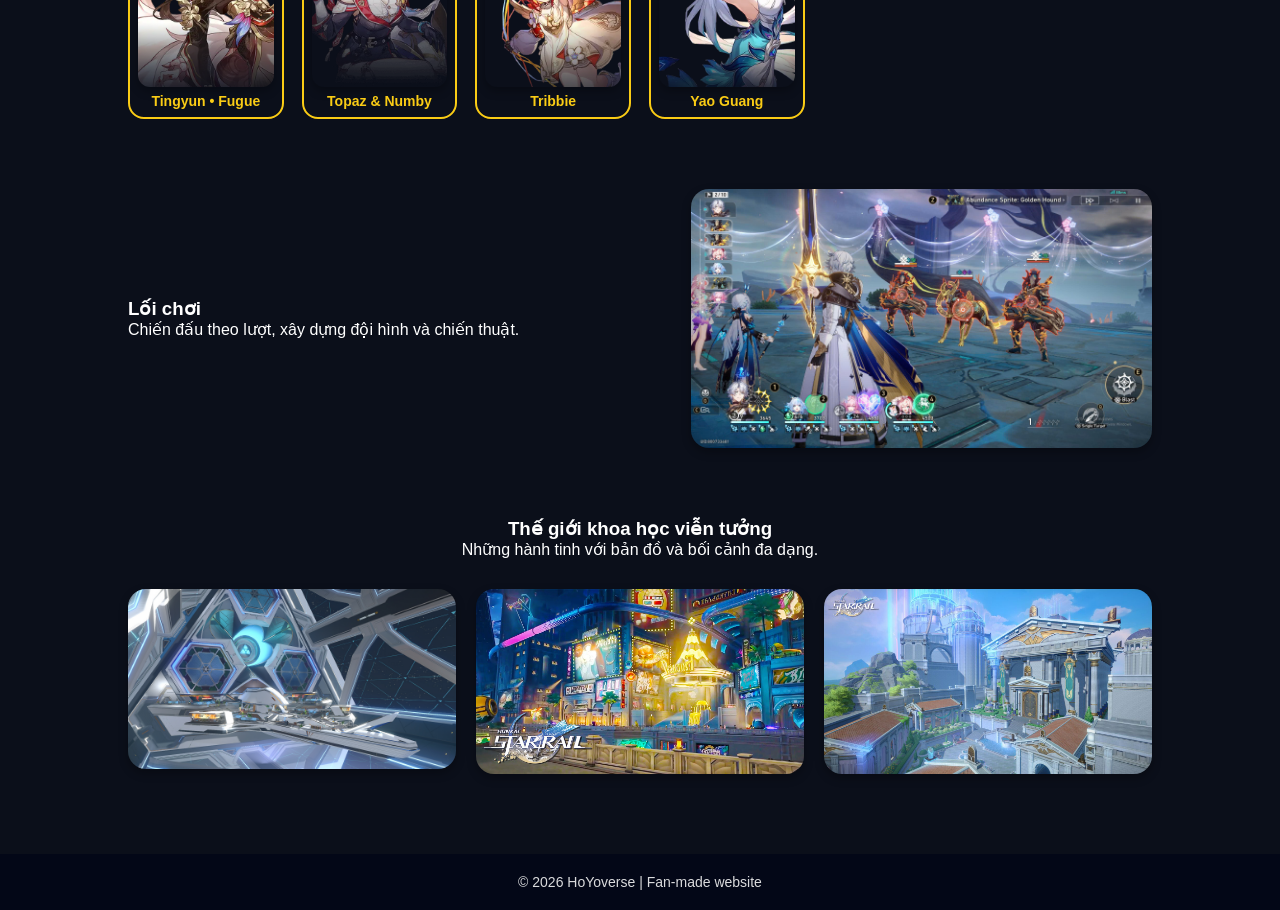
==== commit 7b02469d: "Update index.html" ====
--- a/index.html
+++ b/index.html
@@ -445,7 +445,6 @@
 <footer>
     <p>© 2026 HoYoverse | Fan-made website</p>
 </footer>
-<body>
 <div id="meteor-layer"></div>
 
 <script src="script.js"></script>
--- a/style.css
+++ b/style.css
@@ -92,35 +92,6 @@
     text-align: center;
     position: relative;
     overflow: hidden;
-}
-#meteor-layer {
-  position: fixed;
-  inset: 0;
-  pointer-events: none;
-  overflow: hidden;
-  z-index: 20;
-}
-
-.meteor {
-  position: absolute;
-  top: -60px;
-  width: 2px;
-  height: 100px;
-  background: linear-gradient(
-    to bottom,
-    rgba(180,200,255,0.9),
-    rgba(180,200,255,0)
-  );
-  filter: drop-shadow(0 0 6px rgba(120,160,255,0.8));
-  transform: rotate(45deg);
-  animation: fall linear forwards;
-}
-
-@keyframes fall {
-  to {
-    transform: translate(-700px, 900px) rotate(45deg);
-    opacity: 0;
-  }
 }
 /* ================= NHÂN VẬT ================= */
 .character-grid {
@@ -222,60 +193,58 @@
         transform: translateY(0);
     }
 }
-#meteor-layer {
-  position: fixed;
-  top: 0;
-  left: 0;
-  width: 100%;
-  height: 100%;
-  pointer-events: none;
-  overflow: hidden;
-  z-index: 999;
-}
-
-.meteor {
-  position: absolute;
-  top: -50px;
-  width: 2px;
-  height: 80px;
-  background: linear-gradient(white, rgba(255,255,255,0));
-  animation: fall linear infinite;
-  opacity: 0.8;
-}
-
-@keyframes fall {
-  0% {
-    transform: translate(0, 0) rotate(45deg);
-  }
-  100% {
-    transform: translate(-600px, 800px) rotate(45deg);
-  }
-}
-#meteor-layer {
-  position: fixed;
-  inset: 0;
-  pointer-events: none;
-  z-index: 0;
-  background-image: repeating-linear-gradient(
-    120deg,
-    transparent 0%,
-    transparent 48%,
-    rgba(255,255,255,0.3) 50%,
-    transparent 52%
-  );
-  animation: meteorMove 20s linear infinite;
-  opacity: 0.15;
-}
-
-@keyframes meteorMove {
-  from {
-    transform: translate(-30%, -30%);
-  }
-  to {
-    transform: translate(30%, 30%);
-  }
-}
+
 body > *:not(#meteor-layer) {
   position: relative;
   z-index: 1;
-}+}
+// các code khác (nếu có)
+// reveal khi scroll
+// hover effect
+// v.v...
+
+// ================= SAO BĂNG INTRO =================
+function scrollToIntro() {
+  document.getElementById("intro").scrollIntoView({
+    behavior: "smooth"
+  });
+}
+
+const meteorLayer = document.getElementById("meteor-layer");
+const introSection = document.getElementById("intro");
+
+let meteorInterval = null;
+
+function createMeteor() {
+  const meteor = document.createElement("div");
+  meteor.className = "meteor";
+
+  meteor.style.left = Math.random() * window.innerWidth + "px";
+  meteor.style.animationDuration = (1.5 + Math.random() * 1.5) + "s";
+
+  meteorLayer.appendChild(meteor);
+
+  setTimeout(() => {
+    meteor.remove();
+  }, 3000);
+}
+
+window.addEventListener("scroll", () => {
+  if (!introSection) return;
+
+  const rect = introSection.getBoundingClientRect();
+  const isInView =
+    rect.top < window.innerHeight &&
+    rect.bottom > 0;
+
+  if (isInView) {
+    if (!meteorInterval) {
+      meteorInterval = setInterval(createMeteor, 600);
+    }
+  } else {
+    if (meteorInterval) {
+      clearInterval(meteorInterval);
+      meteorInterval = null;
+    }
+  }
+});
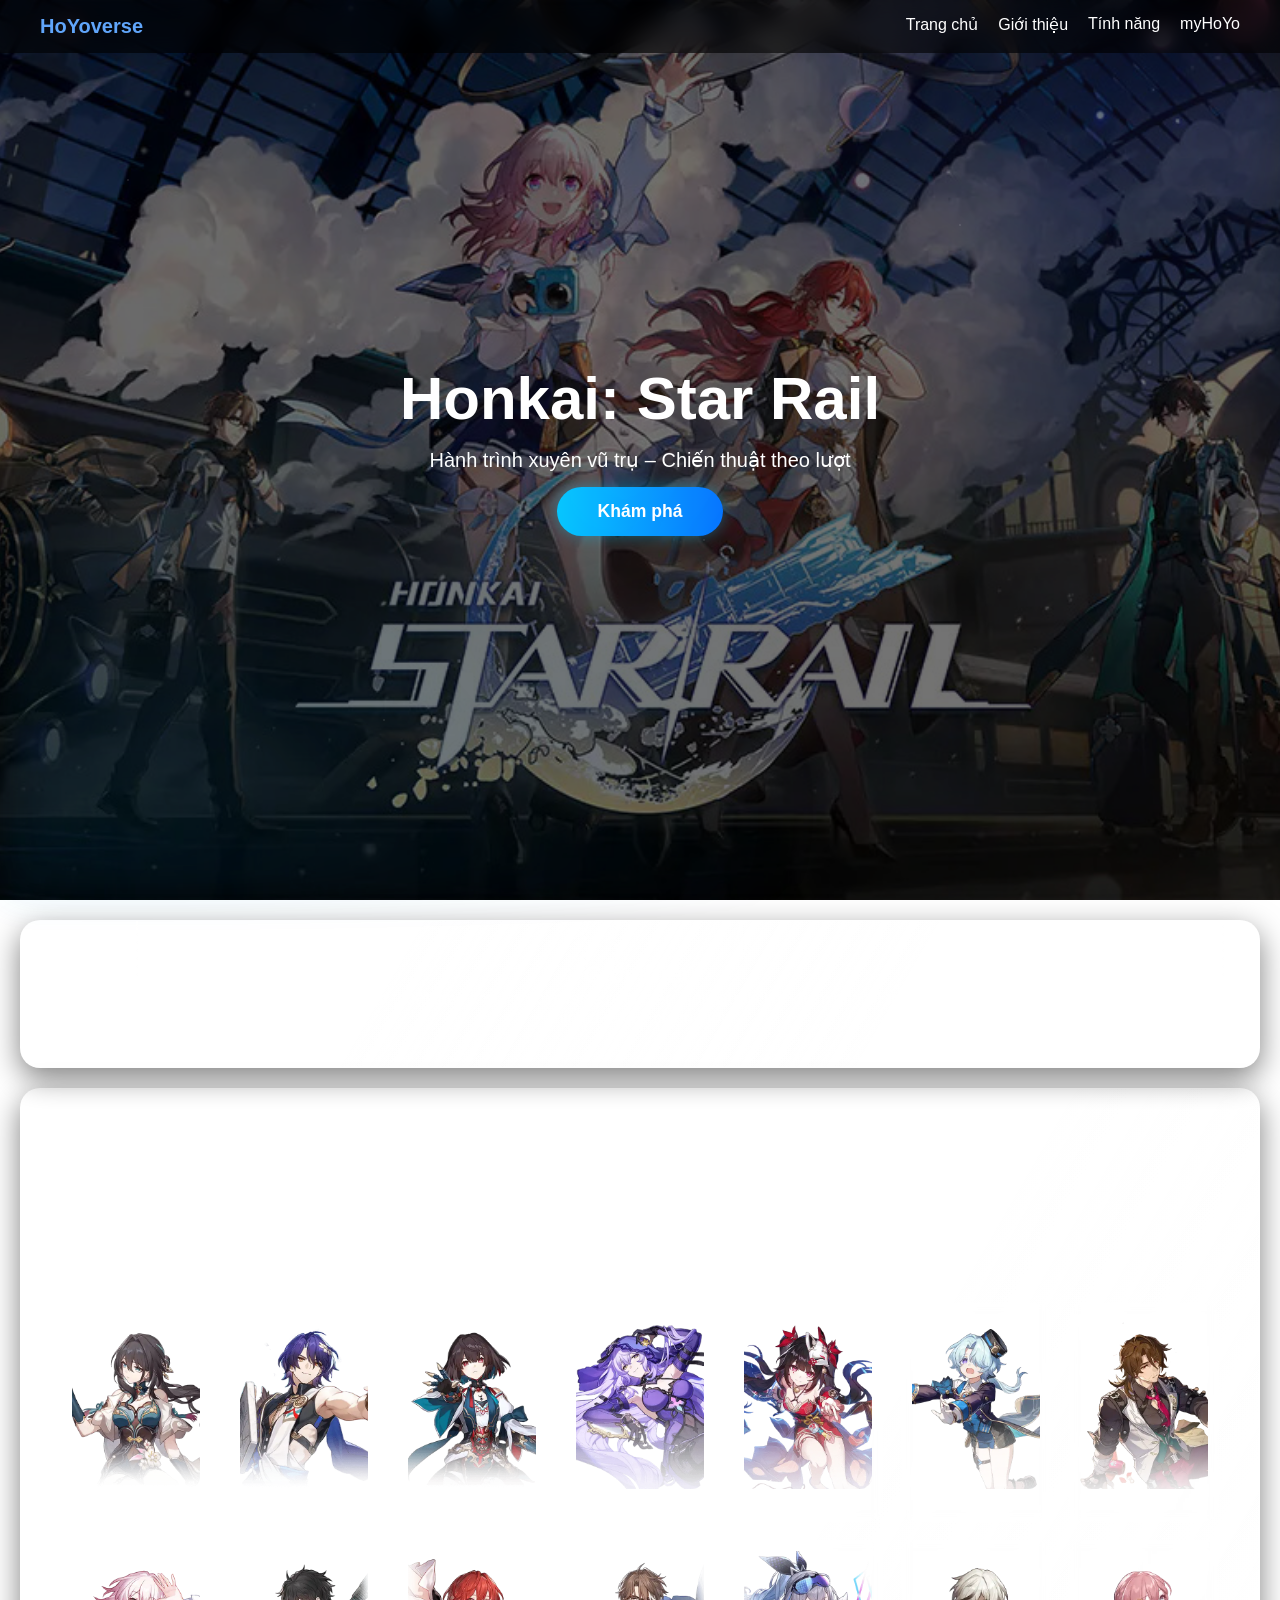
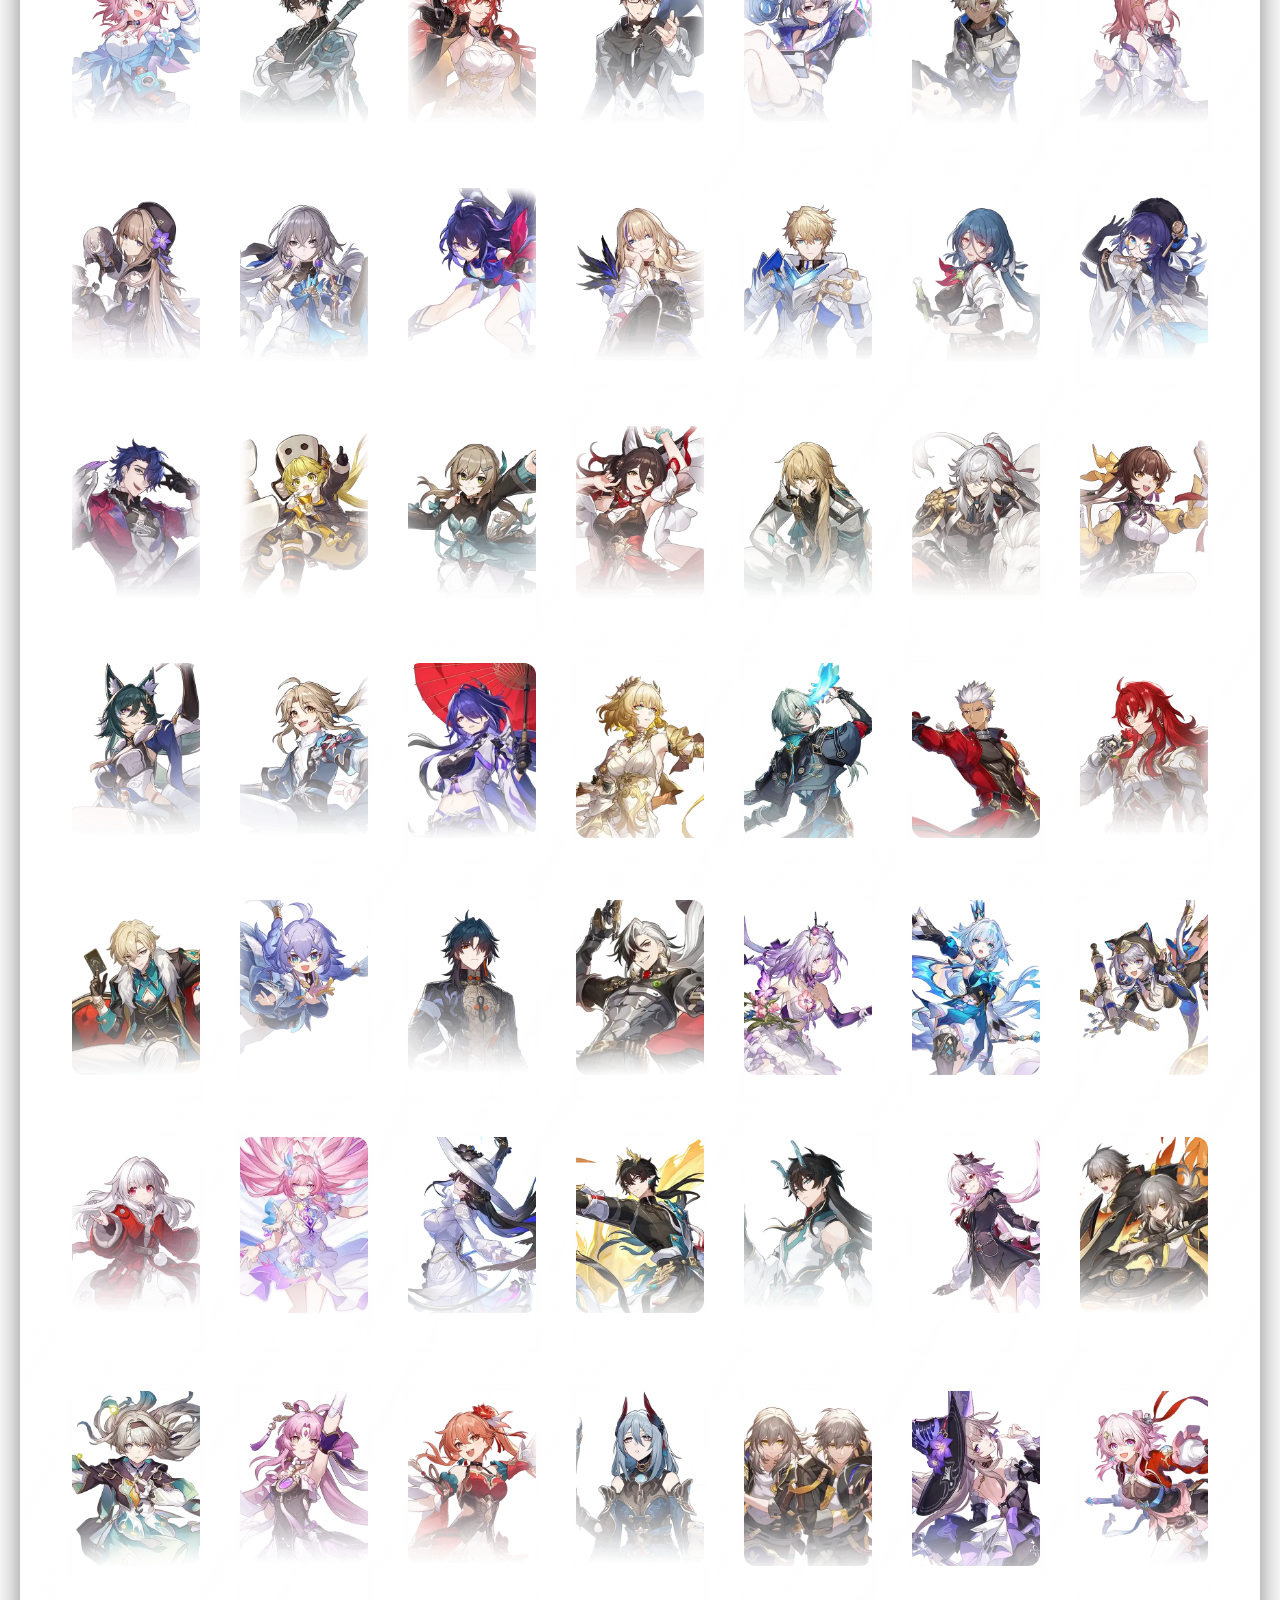
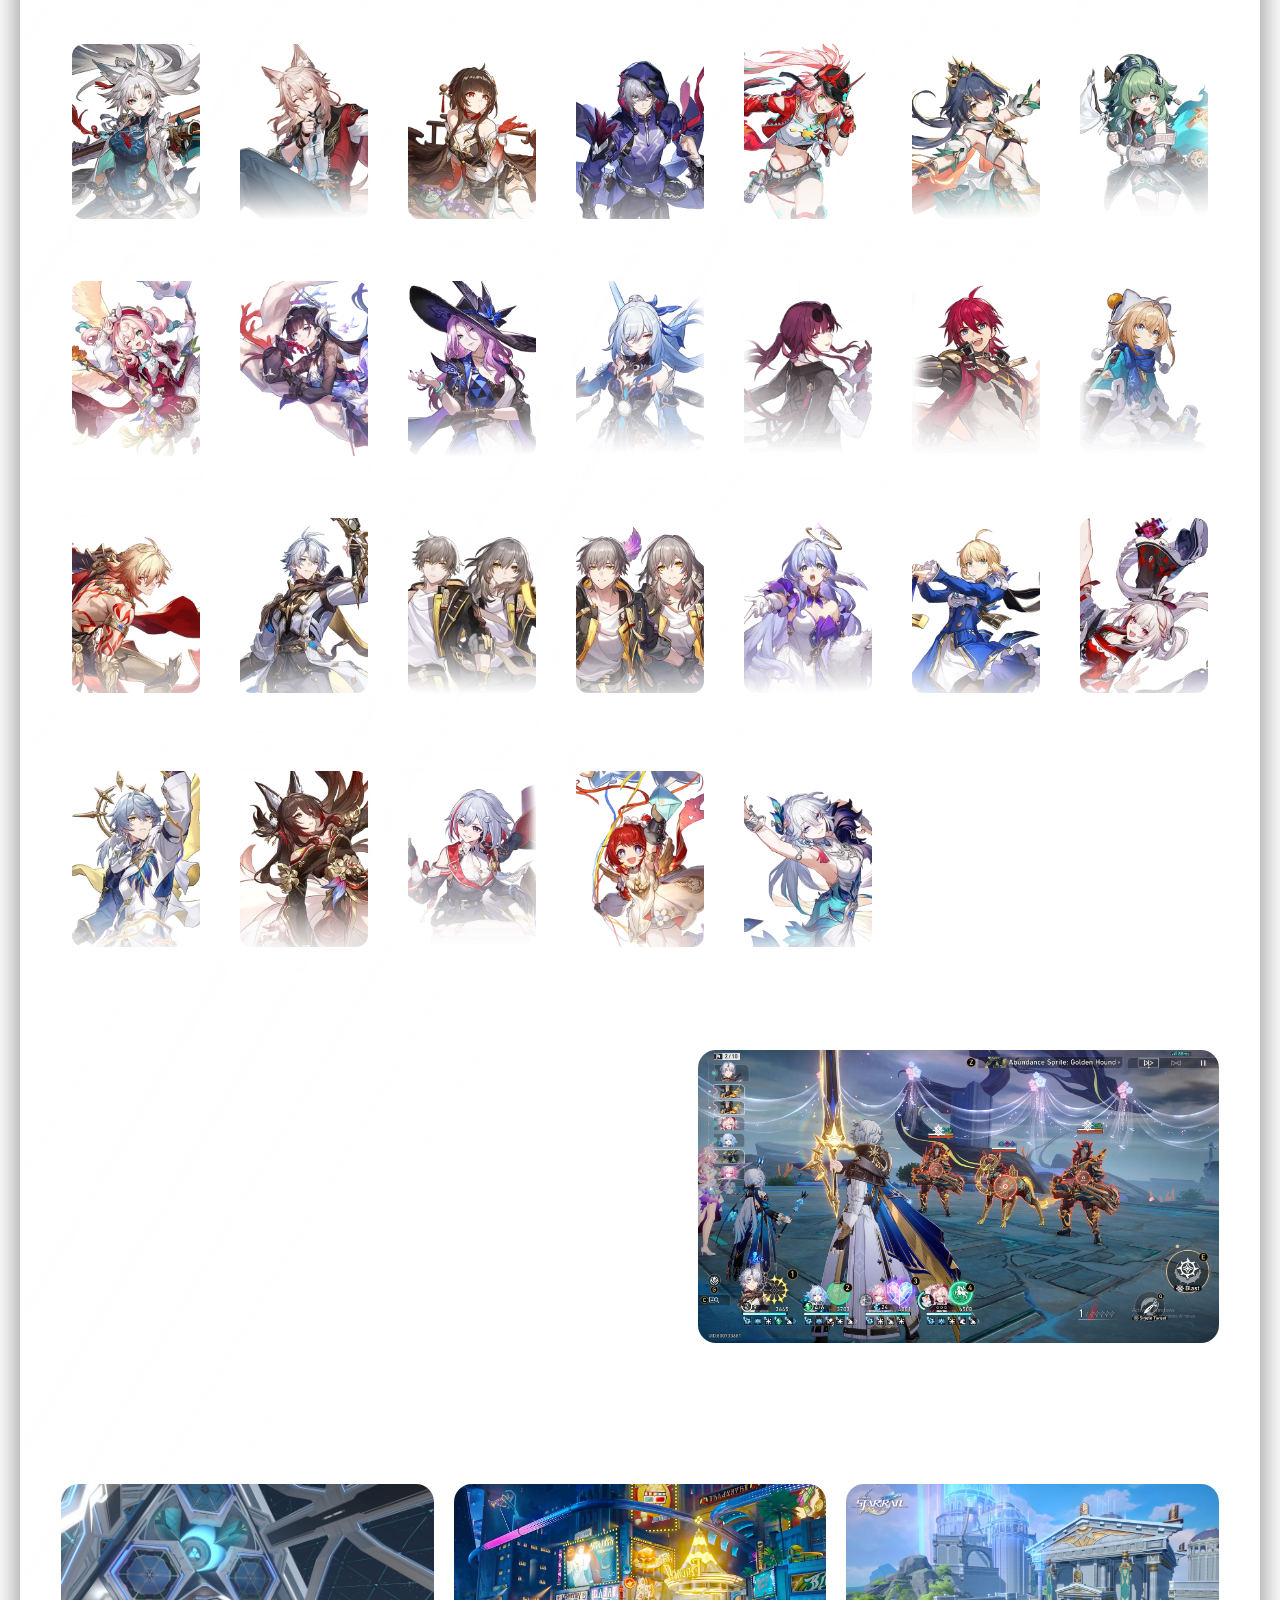
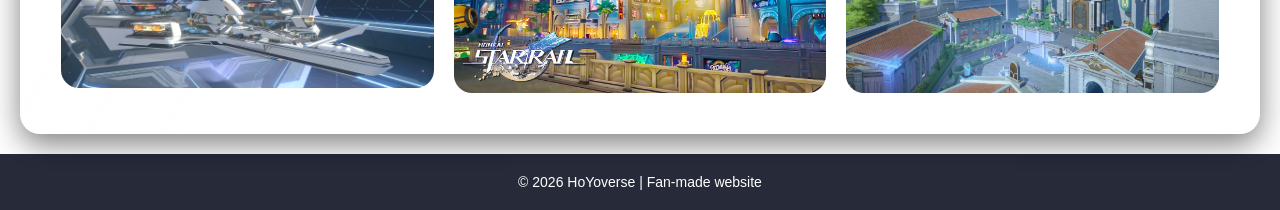
==== commit 22a49dad: "Update index.html" ====
--- a/index.html
+++ b/index.html
@@ -2,70 +2,35 @@
 <html lang="vi">
 <head>
     <meta charset="UTF-8">
+    <meta name="viewport" content="width=device-width, initial-scale=1">
     <title>Honkai: Star Rail | HoYoverse</title>
     <link rel="stylesheet" href="style.css">
-      <style>
-    /* Hover */
-    a:hover, button:hover {
-      transform: scale(1.05);
-      color: #ffdd57;
-      transition: transform 0.2s ease, color 0.2s ease;
-    }
-    
-    /* Fade in */
-    .fade-in {
-      opacity: 0;
-      animation: fadeIn 1s ease forwards;
-    }
-    
-    @keyframes fadeIn {
-      to { opacity: 1; }
-    }
-    
-    /* Reveal khi scroll */
-    .reveal {
-      opacity: 0;
-      transform: translateY(20px);
-      transition: opacity 0.6s ease, transform 0.6s ease;
-    }
-    .reveal.visible {
-      opacity: 1;
-      transform: translateY(0);
-    }
-    
-    /* Bóng đổ */
-    img {
-      box-shadow: 0 4px 10px rgba(0,0,0,0.3);
-      transition: box-shadow 0.3s ease;
-    }
-    img:hover {
-      box-shadow: 0 8px 20px rgba(0,0,0,0.5);
-    }
-</style>
 </head>
 <body>
 
+<!-- NAVBAR -->
 <nav class="navbar">
     <div class="logo">HoYoverse</div>
     <ul>
         <li><a href="#home">Trang chủ</a></li>
         <li><a href="#intro">Giới thiệu</a></li>
         <li><a href="#features">Tính năng</a></li>
-        <li><a href="https://www.hoyoverse.com" target="_blank">myHoYo</a></li>
+        <li><a href="https://www.hoyoverse.com" target="_blank" rel="noopener noreferrer">myHoYo</a></li>
     </ul>
 </nav>
 
-
+<!-- HERO -->
 <section class="hero" id="home">
     <div class="overlay">
         <h1>Honkai: Star Rail</h1>
         <p>Hành trình xuyên vũ trụ – Chiến thuật theo lượt</p>
-        <button onclick="scrollToIntro()">Khám phá</button>
+<button onclick="scrollToIntro()">Khám phá</button>
     </div>
 </section>
 
-
-<section class="intro reveal" id="intro">
+<!-- INTRO -->
+<section class="intro" id="intro">
+    <div id="meteor-layer" aria-hidden="true"></div>
     <h2>Giới thiệu</h2>
     <p>
         Honkai: Star Rail là tựa game nhập vai chiến thuật theo lượt
@@ -74,16 +39,17 @@
     </p>
 </section>
 
-
+<!-- FEATURES -->
 <section class="features" id="features">
     <h2>Tính năng nổi bật</h2>
 
+    <!-- NHÂN VẬT (82+) -->
     <div class="feature-block">
         <h3>Nhân vật</h3>
         <p>Hơn 82 nhân vật – bấm vào từng nhân vật để xem thông tin chi tiết.</p>
 
         <div class="character-grid">
-            
+            <!-- COPY DÒNG <a> NÀY ĐỂ THÊM NHÂN VẬT -->
         <a href="character.html?id=ruan-mei">
     <img src="anh/characters/ruan-mei.webp">
     <span>Ruan Mei</span>              
@@ -421,7 +387,7 @@
     <span>Yao Guang</span>
 </a>
     </div>
-    
+    <!-- LỐI CHƠI -->
     <div class="feature-block reverse">
         <div class="text">
             <h3>Lối chơi</h3>
@@ -430,6 +396,7 @@
         <img src="anh/characters/gameplay.jpg">
     </div>
 
+    <!-- THẾ GIỚI KHOA HỌC VIỄN TƯỞNG -->
     <div class="feature-block">
         <h3>Thế giới khoa học viễn tưởng</h3>
         <p>Những hành tinh với bản đồ và bối cảnh đa dạng.</p>
@@ -442,12 +409,12 @@
     </div>
 </section>
 
+<!-- FOOTER -->
 <footer>
     <p>© 2026 HoYoverse | Fan-made website</p>
 </footer>
-<div id="meteor-layer"></div>
-
+
+<script src="characters.js"></script>
 <script src="script.js"></script>
-
 </body>
-</html>+</html>
--- a/style.css
+++ b/style.css
@@ -6,8 +6,49 @@
 }
 
 body {
-    background-color: #0b0f1a;
+    background: radial-gradient(ellipse at bottom, #0f172a 0%, #020617 100%);
+    background-attachment: fixed;
     color: white;
+    scroll-behavior: smooth; /* Giúp cuộn trang mượt mà */
+}
+
+body::before {
+    content: "";
+    position: fixed;
+    inset: 0;
+    background:
+        radial-gradient(1200px 800px at 10% 90%, rgba(14,165,233,0.12), transparent 60%),
+        radial-gradient(800px 600px at 90% 10%, rgba(99,102,241,0.12), transparent 60%),
+        radial-gradient(600px 600px at 50% 50%, rgba(255,255,255,0.06), transparent 40%);
+    filter: blur(20px);
+    opacity: 0.8;
+    pointer-events: none;
+    z-index: 0;
+    animation: nebula 24s linear infinite alternate;
+}
+
+body::after {
+    content: "";
+    position: fixed;
+    inset: 0;
+    background-image: radial-gradient(2px 2px at 10% 20%, rgba(255,255,255,0.7), transparent 60%),
+                      radial-gradient(2px 2px at 30% 80%, rgba(255,255,255,0.6), transparent 60%),
+                      radial-gradient(2px 2px at 75% 25%, rgba(255,255,255,0.7), transparent 60%),
+                      radial-gradient(2px 2px at 55% 60%, rgba(255,255,255,0.6), transparent 60%);
+    opacity: 0.35;
+    pointer-events: none;
+    z-index: 0;
+    animation: starDrift 40s linear infinite;
+}
+
+@keyframes nebula {
+    from { transform: translate3d(0,0,0) scale(1); }
+    to   { transform: translate3d(0,-10px,0) scale(1.02); }
+}
+
+@keyframes starDrift {
+    from { transform: translate3d(0,0,0); }
+    to   { transform: translate3d(0,-30px,0); }
 }
 
 /* ================= NAVBAR ================= */
@@ -72,15 +113,17 @@
 }
 
 .overlay button {
-    padding: 12px 30px;
+    padding: 14px 40px;
     border: none;
     border-radius: 30px;
-    background: linear-gradient(90deg, #3b82f6, #9333ea);
+    background: linear-gradient(90deg, #00c6ff, #0072ff); /* Đổi sang màu xanh công nghệ */
     color: white;
+    font-weight: bold;
+    font-size: 1.1em;
     cursor: pointer;
     transition: 0.3s;
-}
-
+    box-shadow: 0 0 15px rgba(0, 198, 255, 0.4);
+}
 .overlay button:hover {
     transform: scale(1.1);
 }
@@ -92,6 +135,73 @@
     text-align: center;
     position: relative;
     overflow: hidden;
+} 
+/* ===== SAO BĂNG CHẠY XUYÊN SUỐT ===== */
+.intro::before,
+.intro::after,
+.features::before,
+.features::after {
+    content: "";
+    position: absolute;
+    top: -150%;
+    left: -150%;
+    width: 400%;
+    height: 400%;
+    pointer-events: none;
+    background-image: linear-gradient(
+        120deg,
+        transparent 45%,
+        rgba(255,255,255,0.6),
+        transparent 55%
+    );
+    animation: meteor 16s linear infinite;
+    opacity: 0.12;
+    z-index: 1;
+}
+
+/* lớp thứ 2 lệch pha */
+.intro::after,
+.features::after {
+    animation-duration: 24s;
+    opacity: 0.06;
+}
+
+/* đẩy nội dung lên trên sao băng */
+.intro > *,
+.features > * {
+    position: relative;
+    z-index: 2;
+}
+
+/* Lớp meteor động do JS tạo */
+#meteor-layer {
+    position: absolute;
+    inset: 0;
+    pointer-events: none;
+    z-index: 1;
+}
+.meteor {
+    position: absolute;
+    top: -20px;
+    width: 2px;
+    height: 80px;
+    background: linear-gradient(to bottom, rgba(255,255,255,0.9), rgba(255,255,255,0));
+    filter: drop-shadow(0 0 6px rgba(255,255,255,0.6));
+    animation-name: meteorFly;
+    animation-timing-function: linear;
+}
+@keyframes meteorFly {
+    from { transform: translate3d(0, -40px, 0) rotate(20deg); opacity: 1; }
+    to   { transform: translate3d(0, 420px, 0) rotate(20deg); opacity: 0; }
+}
+
+@keyframes meteor {
+    from {
+        transform: translate(-20%, -20%);
+    }
+    to {
+        transform: translate(20%, 20%);
+    }
 }
 /* ================= NHÂN VẬT ================= */
 .character-grid {
@@ -103,13 +213,23 @@
 
 .character-grid a {
     text-decoration: none;
-    color: #facc15;
-    border: 2px solid #facc15;
+    color: #ffffff; /* Đổi màu chữ tên nhân vật sang trắng cho dễ nhìn */
+    border: 1px solid rgba(255, 255, 255, 0.1);
     border-radius: 16px;
-    padding: 8px;
-    background: transparent;
-    transition: transform 0.35s ease, box-shadow 0.35s ease;
-    animation: glow 2.5s ease-in-out infinite alternate;
+    padding: 10px;
+    background: rgba(255, 255, 255, 0.05); /* Hiệu ứng kính */
+    backdrop-filter: blur(10px);
+    transition: all 0.35s ease;
+    display: flex;
+    flex-direction: column;
+    align-items: center;
+}
+
+.character-grid a:hover {
+    transform: translateY(-10px) scale(1.05);
+    border-color: #60a5fa;
+    background: rgba(96, 165, 250, 0.1);
+    box-shadow: 0 10px 25px rgba(0, 0, 0, 0.5);
 }
 
 .character-grid img {
@@ -160,6 +280,20 @@
     width: 55%;
 }
 
+.feature-block.reverse img {
+    width: 45%;
+}
+
+@media (max-width: 768px) {
+    .feature-block.reverse {
+        flex-direction: column;
+        text-align: center;
+    }
+    .feature-block.reverse .text,
+    .feature-block.reverse img {
+        width: 100%;
+    }
+}
 /* ================= THẾ GIỚI ================= */
 .world-grid {
     display: grid;
@@ -193,58 +327,25 @@
         transform: translateY(0);
     }
 }
-
-body > *:not(#meteor-layer) {
-  position: relative;
-  z-index: 1;
-}
-// các code khác (nếu có)
-// reveal khi scroll
-// hover effect
-// v.v...
-
-// ================= SAO BĂNG INTRO =================
-function scrollToIntro() {
-  document.getElementById("intro").scrollIntoView({
-    behavior: "smooth"
-  });
-}
-
-const meteorLayer = document.getElementById("meteor-layer");
-const introSection = document.getElementById("intro");
-
-let meteorInterval = null;
-
-function createMeteor() {
-  const meteor = document.createElement("div");
-  meteor.className = "meteor";
-
-  meteor.style.left = Math.random() * window.innerWidth + "px";
-  meteor.style.animationDuration = (1.5 + Math.random() * 1.5) + "s";
-
-  meteorLayer.appendChild(meteor);
-
-  setTimeout(() => {
-    meteor.remove();
-  }, 3000);
-}
-
-window.addEventListener("scroll", () => {
-  if (!introSection) return;
-
-  const rect = introSection.getBoundingClientRect();
-  const isInView =
-    rect.top < window.innerHeight &&
-    rect.bottom > 0;
-
-  if (isInView) {
-    if (!meteorInterval) {
-      meteorInterval = setInterval(createMeteor, 600);
-    }
-  } else {
-    if (meteorInterval) {
-      clearInterval(meteorInterval);
-      meteorInterval = null;
-    }
-  }
-});+/* Trang trí thêm cho phần Giới thiệu trở xuống */
+#intro, #features {
+    background: rgba(255, 255, 255, 0.02); /* Tạo nền mờ nhẹ */
+    border-radius: 20px;
+    margin: 20px;
+    padding: 40px;
+    box-shadow: 0 10px 30px rgba(0, 0, 0, 0.5);
+    border: 1px solid rgba(255, 255, 255, 0.05);
+}
+
+/* Hiệu ứng kính mờ cho các ô nhân vật */
+.character-grid a {
+    background: rgba(255, 255, 255, 0.05) !important;
+    backdrop-filter: blur(5px);
+    transition: all 0.3s ease-in-out;
+}
+
+.character-grid a:hover {
+    transform: translateY(-5px);
+    box-shadow: 0 0 20px rgba(96, 165, 250, 0.5);
+    border-color: #60a5fa !important;
+}
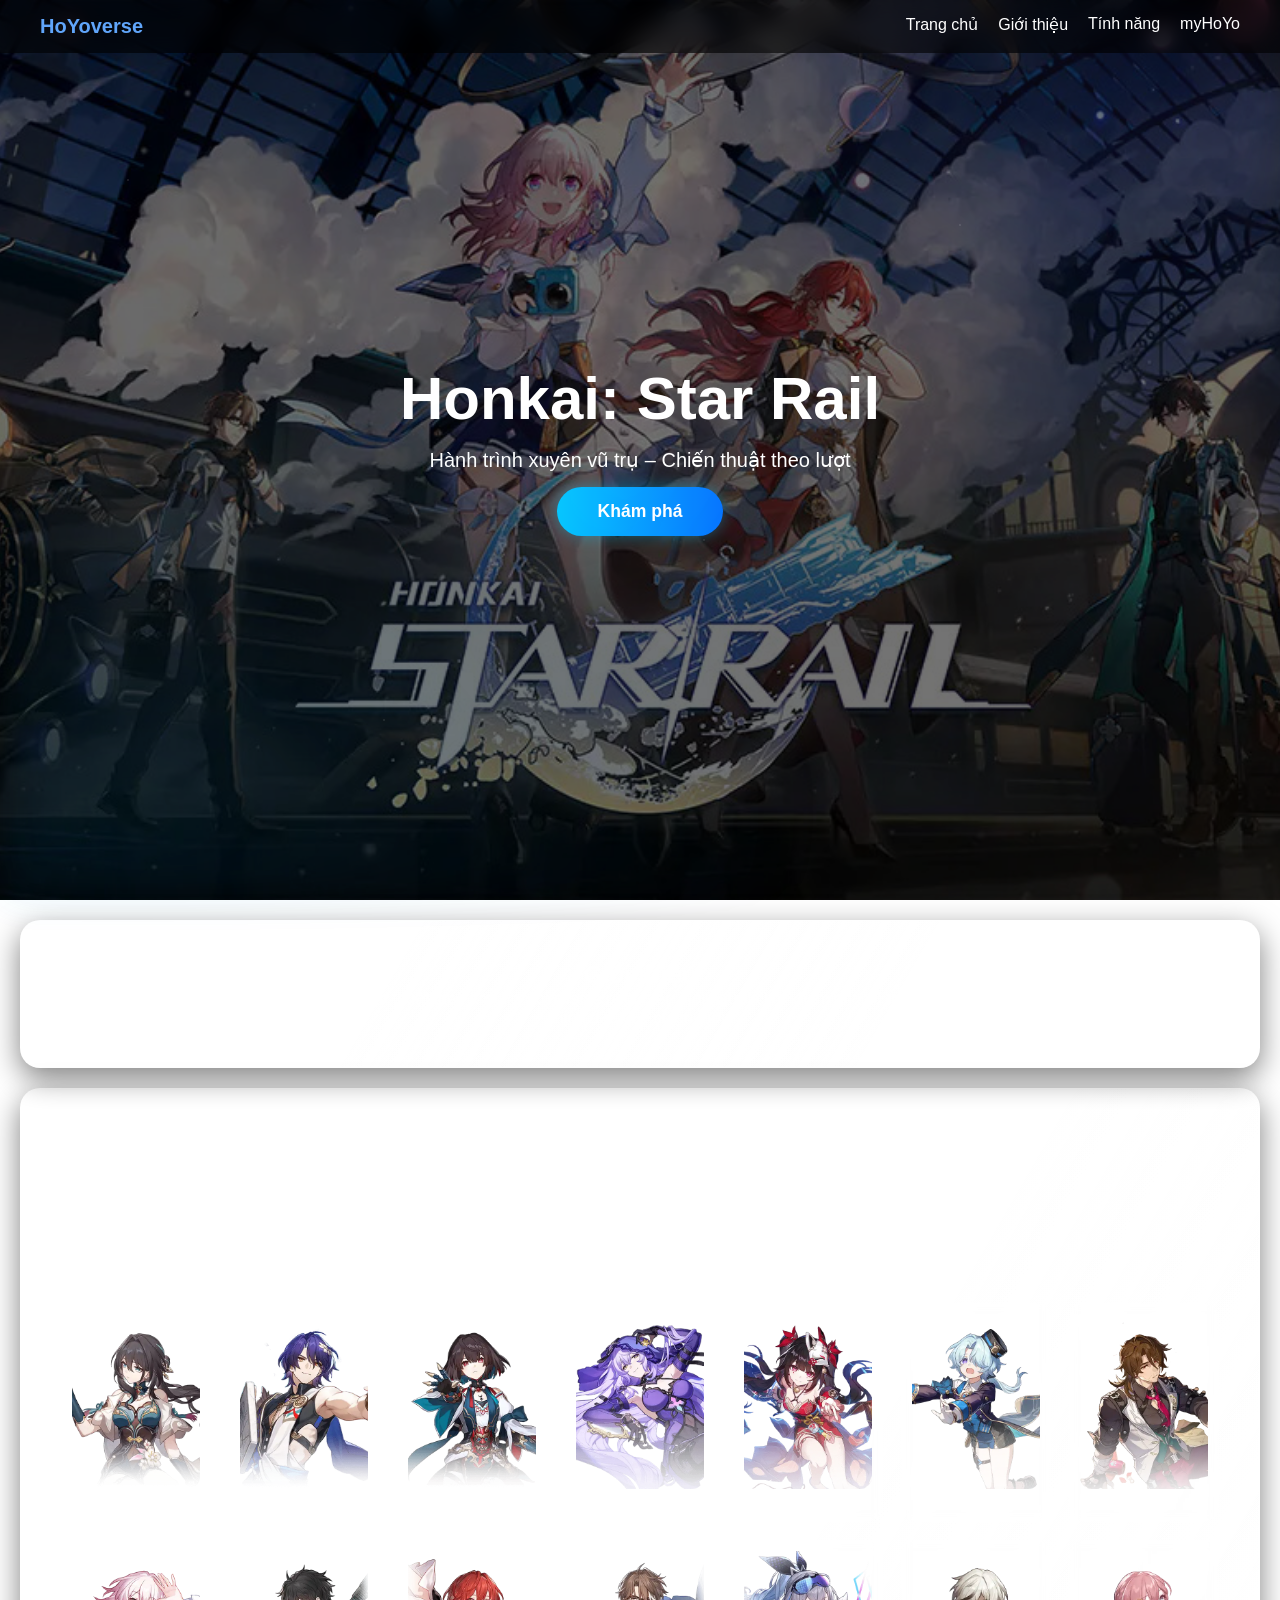
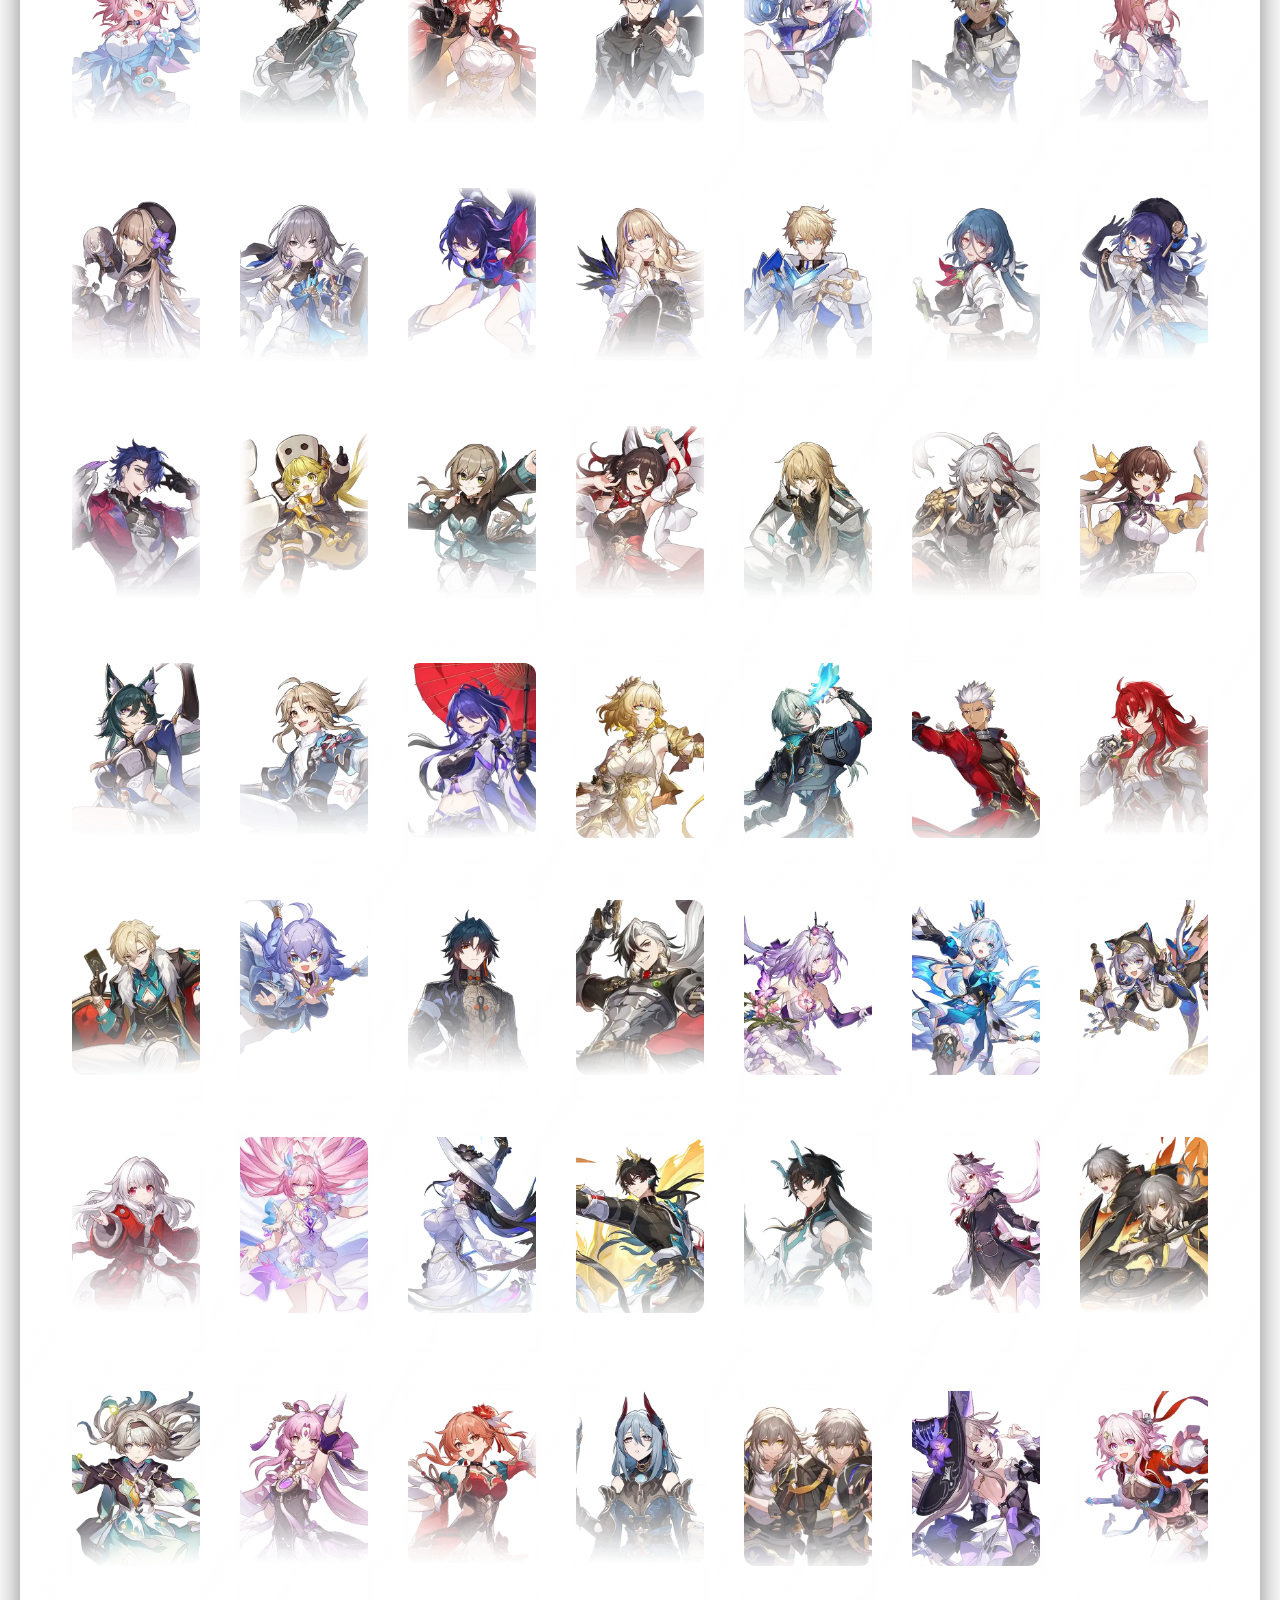
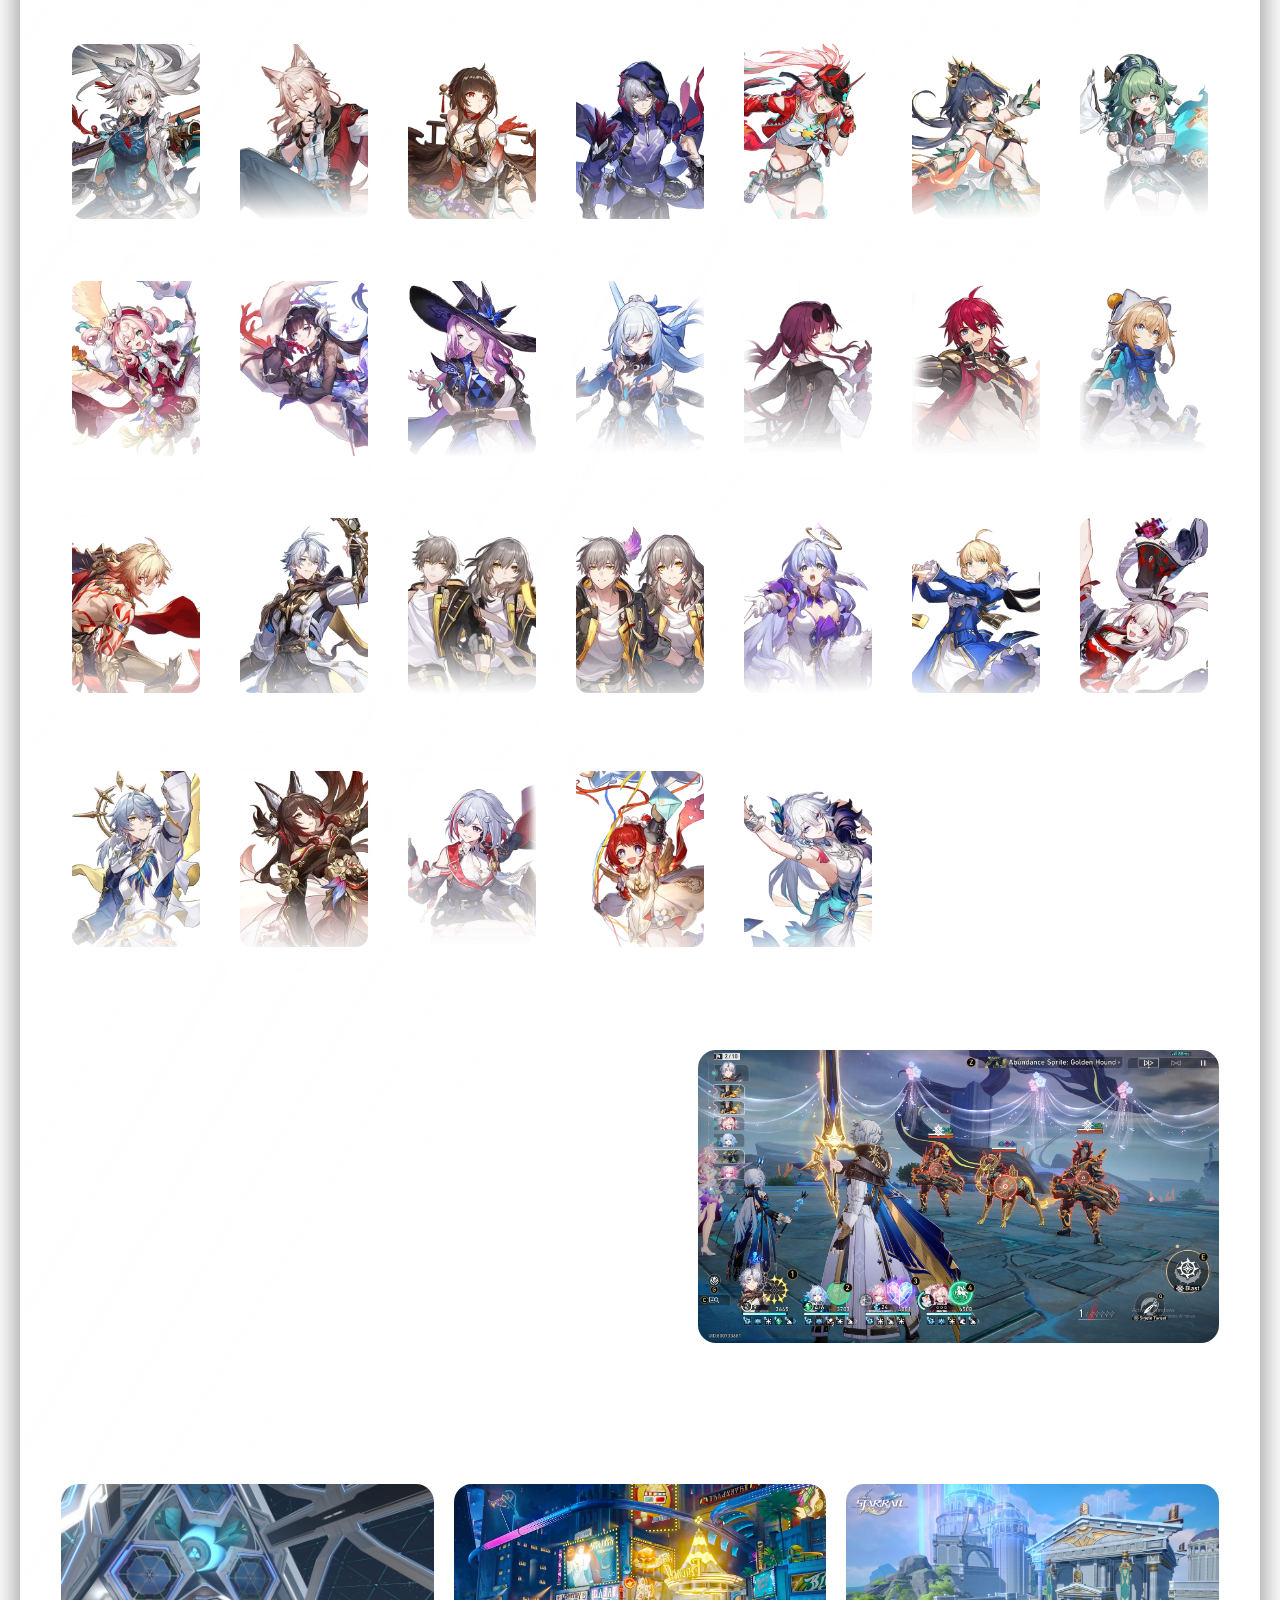
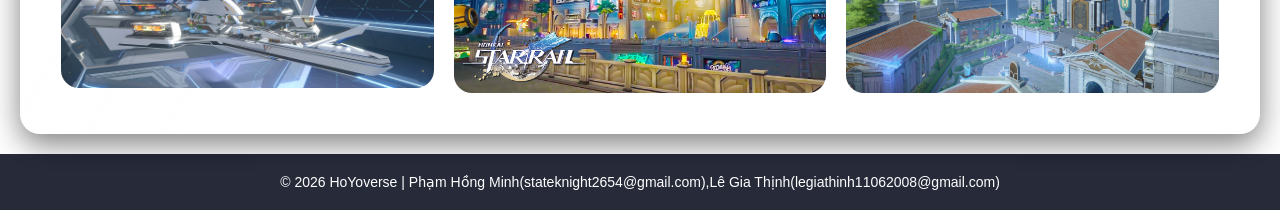
==== commit c9660ee9: "Update index.html" ====
--- a/index.html
+++ b/index.html
@@ -411,7 +411,7 @@
 
 <!-- FOOTER -->
 <footer>
-    <p>© 2026 HoYoverse | Fan-made website</p>
+    <p>© 2026 HoYoverse | Phạm Hồng Minh(stateknight2654@gmail.com),Lê Gia Thịnh(legiathinh11062008@gmail.com)</p>
 </footer>
 
 <script src="characters.js"></script>
